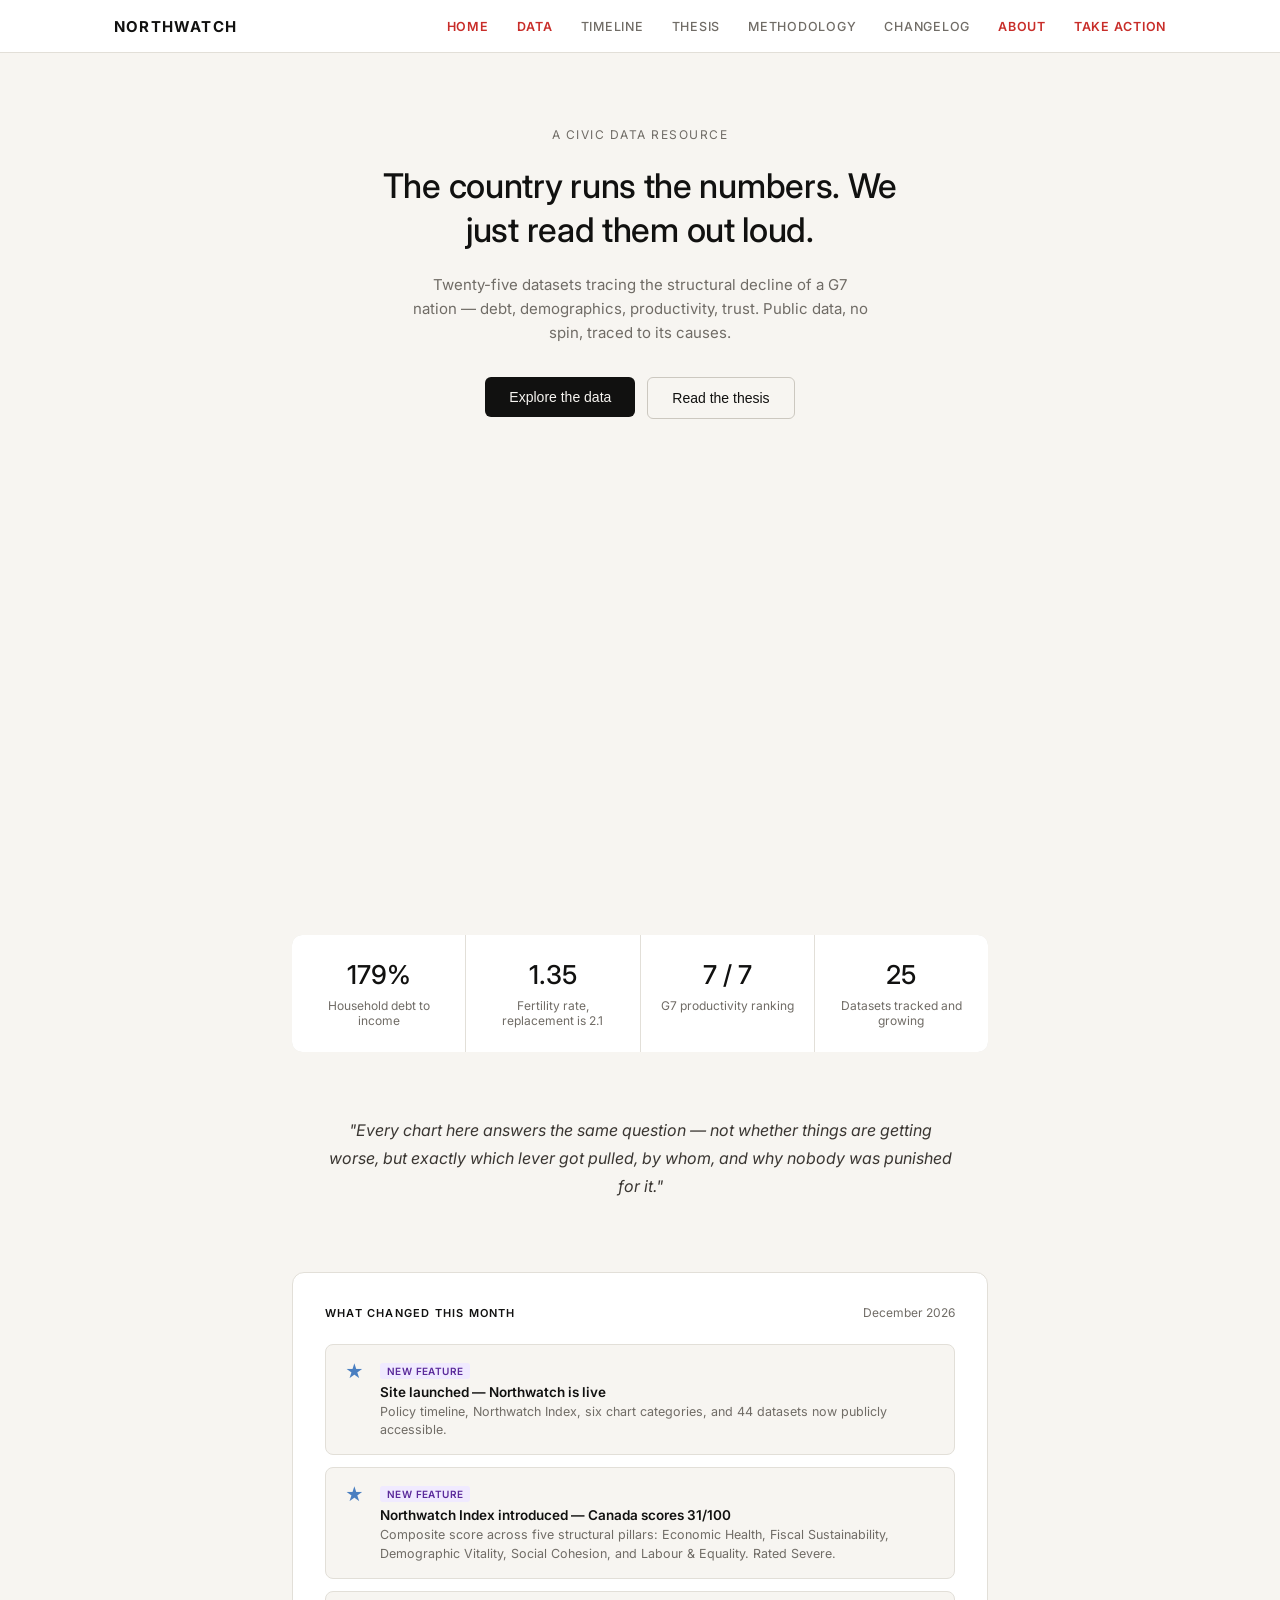
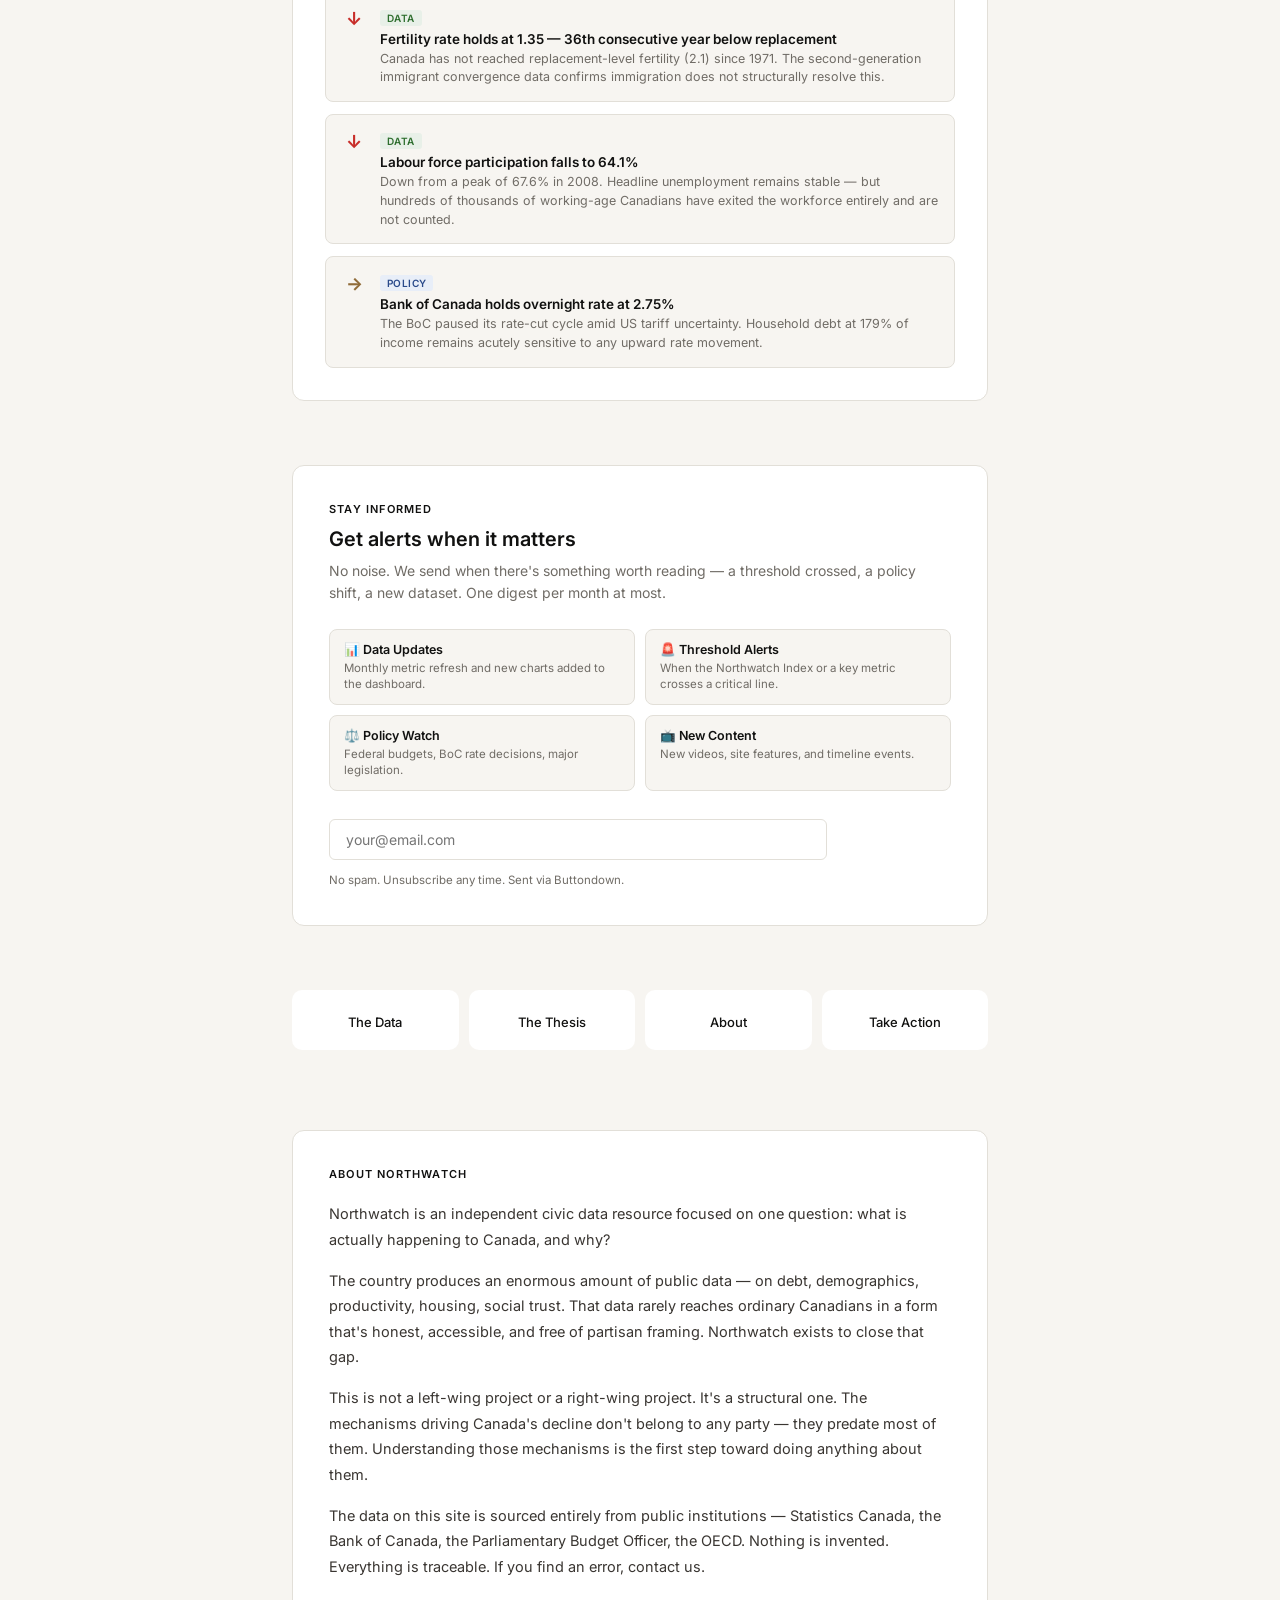
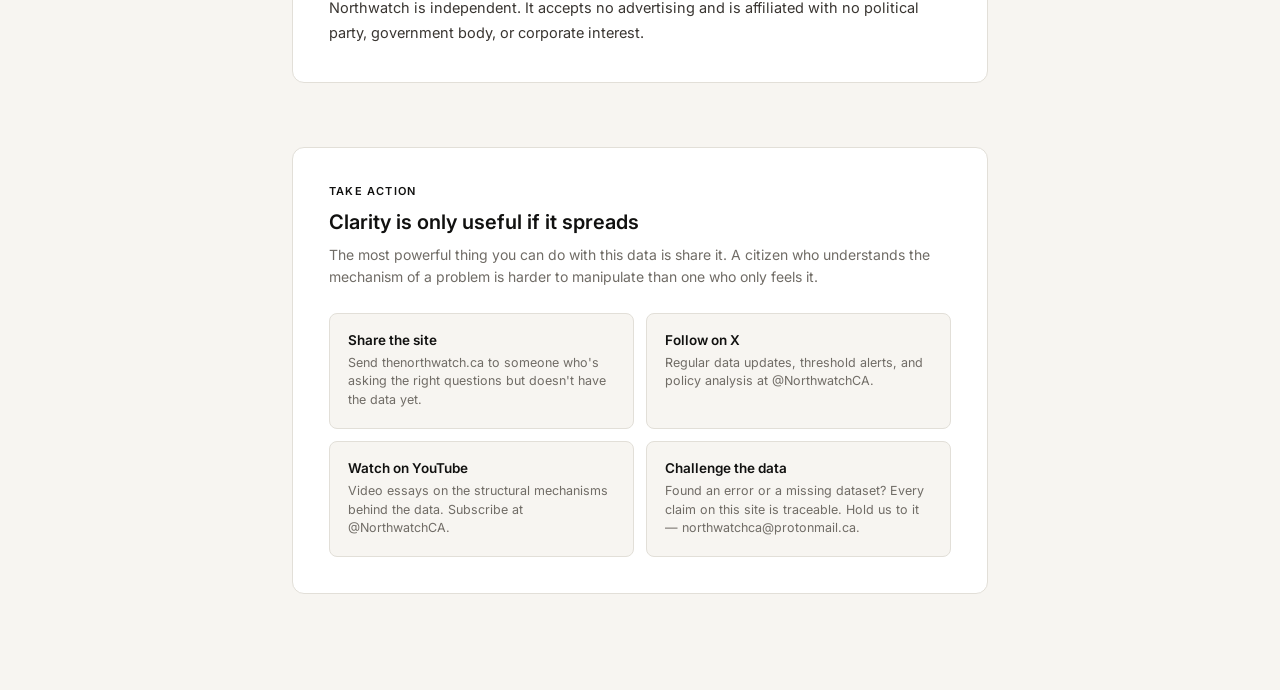
==== index.html @ daaa4dff "Fix CLS: reserve nav bar height (v4) and RWI section min-height" ====
<!DOCTYPE html>
<html lang="en">
<head>
<meta charset="UTF-8">
<meta name="viewport" content="width=device-width, initial-scale=1.0">
<title>Northwatch — A Canadian Civic Data Resource</title>
<meta name="description" content="A neutral, citable data resource tracking Canada's structural economic, fiscal, demographic, and social trends. 44+ charts, sourced from Statistics Canada and government data.">
<meta property="og:type" content="website">
<meta property="og:title" content="Northwatch — A Canadian Civic Data Resource">
<meta property="og:description" content="A neutral, citable data resource tracking Canada's structural economic, fiscal, demographic, and social trends. 44+ charts, sourced from Statistics Canada and government data.">
<meta property="og:url" content="https://northwatchca.github.io/civic-dashboard-dev/">
<meta property="og:site_name" content="Northwatch">
<meta name="twitter:card" content="summary">
<meta name="twitter:title" content="Northwatch — A Canadian Civic Data Resource">
<meta name="twitter:description" content="A neutral, citable data resource tracking Canada's structural economic, fiscal, demographic, and social trends. 44+ charts, sourced from Statistics Canada and government data.">
<link rel="canonical" href="https://northwatchca.github.io/civic-dashboard-dev/">
<link rel="alternate" type="application/rss+xml" title="Northwatch — What Changed" href="rss.xml">
<link rel="preconnect" href="https://fonts.googleapis.com">
<link href="https://fonts.googleapis.com/css2?family=Inter:wght@400;500;600&display=swap" rel="stylesheet">
<style>
  :root {
    --bg: #f7f5f1;
    --bg-card: #ffffff;
    --border: #e2dfd8;
    --text-bright: #111110;
    --text-mid: #3a3632;
    --text-muted: #706c66;
    --text-dim: #706c66;
  }

  * { margin: 0; padding: 0; box-sizing: border-box; }

  html { overflow-x: hidden; }

  body {
    background: var(--bg);
    font-family: 'Inter', -apple-system, sans-serif;
    color: var(--text-bright);
    overflow-x: hidden;
  }

  .hero {
    padding: 72px 32px 56px;
    max-width: 620px;
    margin: 0 auto;
    text-align: center;
  }

  .hero .eyebrow {
    color: var(--text-muted);
    font-size: 12px;
    letter-spacing: 1.5px;
    text-transform: uppercase;
    margin-bottom: 20px;
  }

  .hero h1 {
    font-size: 34px;
    font-weight: 500;
    line-height: 1.3;
    margin-bottom: 20px;
    letter-spacing: -0.3px;
  }

  .hero p {
    color: var(--text-dim);
    font-size: 15px;
    line-height: 1.6;
    margin-bottom: 32px;
    max-width: 460px;
    margin-left: auto;
    margin-right: auto;
  }

  .hero .buttons {
    display: flex;
    gap: 12px;
    justify-content: center;
  }

  .btn-primary {
    background: var(--text-bright);
    color: var(--bg);
    border: none;
    padding: 12px 24px;
    border-radius: 6px;
    font-size: 14px;
    font-weight: 500;
    cursor: pointer;
  }

  .btn-secondary {
    background: transparent;
    color: var(--text-bright);
    border: 0.5px solid #ccc8c0;
    padding: 12px 24px;
    border-radius: 6px;
    font-size: 14px;
    font-weight: 500;
    cursor: pointer;
  }

  .stats {
    padding: 0 32px 64px;
    max-width: 760px;
    margin: 0 auto;
  }

  .stats-grid {
    display: grid;
    grid-template-columns: repeat(4, 1fr);
    gap: 1px;
    background: var(--border);
    border-radius: 10px;
    overflow: hidden;
  }

  .stat-cell {
    background: var(--bg-card);
    padding: 1.5rem 1rem;
    text-align: center;
  }

  .stat-cell .number {
    font-size: 26px;
    font-weight: 500;
    margin-bottom: 8px;
  }

  .stat-cell .label {
    font-size: 12px;
    color: var(--text-muted);
  }

  .quote {
    padding: 0 32px 72px;
    max-width: 700px;
    margin: 0 auto;
    text-align: center;
  }

  .quote p {
    color: var(--text-mid);
    font-size: 16px;
    line-height: 1.75;
    font-style: italic;
  }

  .nav-cards {
    padding: 0 32px 80px;
    max-width: 760px;
    margin: 0 auto;
  }

  .nav-cards-grid {
    display: grid;
    grid-template-columns: repeat(4, 1fr);
    gap: 10px;
  }

  .nav-card {
    background: var(--bg-card);
    border-radius: 10px;
    padding: 1.25rem 1rem;
    text-align: center;
    text-decoration: none;
    display: block;
    transition: background 0.15s;
  }

  .nav-card:hover {
    background: #f2f0ec;
  }

  .nav-card .label {
    font-size: 13px;
    font-weight: 500;
    color: var(--text-bright);
    margin-top: 4px;
  }

  /* ── About ── */
  .about-section{padding:0 32px 64px;max-width:760px;margin:0 auto;}
  .about-wrap{background:#fff;border:1px solid var(--border);border-radius:12px;padding:36px;}
  .about-eyebrow{font-size:11px;font-weight:600;letter-spacing:1.2px;text-transform:uppercase;color:var(--accent);display:block;margin-bottom:20px;}
  .about-body p{font-size:14.5px;color:var(--text-mid);line-height:1.75;margin-bottom:16px;}
  .about-body p:last-child{margin-bottom:0;}

  /* ── Take Action ── */
  .action-section{padding:0 32px 96px;max-width:760px;margin:0 auto;}
  .action-wrap{background:#fff;border:1px solid var(--border);border-radius:12px;padding:36px;}
  .action-eyebrow{font-size:11px;font-weight:600;letter-spacing:1.2px;text-transform:uppercase;color:var(--accent);display:block;margin-bottom:12px;}
  .action-wrap h2{font-size:20px;font-weight:600;margin-bottom:10px;}
  .action-desc{font-size:14px;color:var(--text-muted);line-height:1.6;margin-bottom:24px;}
  .action-grid{display:grid;grid-template-columns:repeat(2,1fr);gap:12px;}
  .action-card{background:var(--bg);border:1px solid var(--border);border-radius:8px;padding:18px;}
  .action-card-title{font-size:13.5px;font-weight:600;margin-bottom:6px;color:var(--text-bright);}
  .action-card-desc{font-size:12.5px;color:var(--text-muted);line-height:1.5;}
  .action-card-desc a{color:var(--accent);text-decoration:none;}
  .action-card-desc a:hover{text-decoration:underline;}
  @media(max-width:640px){.action-grid{grid-template-columns:1fr;}}

  /* ── What Changed Feed ── */
  .feed-section{padding:0 32px 64px;max-width:760px;margin:0 auto;}
  .feed-wrap{background:#fff;border:1px solid var(--border);border-radius:12px;padding:32px;}
  .feed-header{display:flex;align-items:baseline;justify-content:space-between;margin-bottom:24px;gap:12px;flex-wrap:wrap;}
  .feed-eyebrow{font-size:11px;font-weight:600;letter-spacing:1.2px;text-transform:uppercase;color:var(--accent);}
  .feed-month{font-size:12px;color:var(--text-muted);}
  .feed-wrap h2{font-size:20px;font-weight:600;margin-bottom:20px;}
  .feed-list{display:flex;flex-direction:column;gap:12px;}
  .feed-item{
    display:flex;align-items:flex-start;gap:14px;
    padding:14px 16px;background:var(--bg);border-radius:8px;
    border:1px solid var(--border);
  }
  .feed-arrow{
    font-size:18px;font-weight:700;flex-shrink:0;width:24px;
    text-align:center;line-height:1.4;
  }
  .feed-arrow.up{color:#2e7d4f;}
  .feed-arrow.down{color:#c82d29;}
  .feed-arrow.new{color:#4a7fc1;}
  .feed-arrow.neutral{color:#906c3a;}
  .feed-content{flex:1;}
  .feed-item-title{font-size:13.5px;font-weight:600;margin-bottom:3px;color:var(--text-bright);}
  .feed-item-note{font-size:12.5px;color:var(--text-muted);line-height:1.5;}
  .feed-tag{
    display:inline-block;font-size:10px;font-weight:600;text-transform:uppercase;
    letter-spacing:0.4px;padding:2px 7px;border-radius:3px;margin-bottom:5px;
  }
  .tag-data{background:#e8f0e8;color:#2e6e2e;}
  .tag-threshold{background:#fde8e8;color:#a82020;}
  .tag-policy{background:#e8eef8;color:#2a4a8a;}
  .tag-feature{background:#f0eaff;color:#5a2a9a;}
  .feed-empty{font-size:13.5px;color:var(--text-muted);font-style:italic;text-align:center;padding:20px 0;}

  @media(max-width:640px){
    .feed-item{flex-direction:column;gap:8px;}
  }
  .subscribe-section{padding:0 32px 64px;max-width:760px;margin:0 auto;}
  .subscribe-wrap{
    background:#fff;border:1px solid var(--border);border-radius:12px;padding:36px;
  }
  .subscribe-header{margin-bottom:24px;}
  .subscribe-eyebrow{
    font-size:11px;font-weight:600;letter-spacing:1.2px;text-transform:uppercase;
    color:var(--accent);display:block;margin-bottom:10px;
  }
  .subscribe-wrap h2{font-size:20px;font-weight:600;margin-bottom:8px;line-height:1.3;}
  .subscribe-wrap .sub-desc{font-size:14px;color:var(--text-muted);line-height:1.6;}
  .notify-categories{
    display:grid;grid-template-columns:repeat(2,1fr);gap:10px;margin:20px 0 28px;
  }
  .notify-cat{
    background:var(--bg);border:1px solid var(--border);border-radius:8px;
    padding:12px 14px;
  }
  .notify-cat-title{font-size:12.5px;font-weight:600;margin-bottom:3px;color:var(--text);}
  .notify-cat-desc{font-size:11.5px;color:var(--text-muted);line-height:1.4;}
  .subscribe-form{display:flex;gap:10px;flex-wrap:wrap;}
  .subscribe-form input[type="email"]{
    flex:1;min-width:200px;padding:11px 16px;border:1px solid var(--border);
    border-radius:6px;font-size:14px;font-family:inherit;background:#fff;
    color:var(--text);outline:none;transition:border-color .15s;
  }
  .subscribe-form input[type="email"]:focus{border-color:var(--accent);}
  .subscribe-form input[type="submit"]{
    background:var(--accent);color:#fff;border:none;border-radius:6px;
    padding:11px 22px;font-size:14px;font-weight:600;font-family:inherit;
    cursor:pointer;transition:background .15s;white-space:nowrap;
  }
  .subscribe-form input[type="submit"]:hover{background:#a82420;}
  .subscribe-note{font-size:11.5px;color:var(--text-muted);margin-top:12px;line-height:1.5;}
  @media(max-width:640px){
    .notify-categories{grid-template-columns:1fr;}
    .subscribe-form{flex-direction:column;}
    .subscribe-form input[type="submit"]{width:100%;}
  }
  .rwi-section { padding: 0 32px 64px; max-width: 760px; margin: 0 auto; min-height: 460px; }
  .rwi-wrap {
    background: #fff;
    border: 1px solid var(--border);
    border-radius: 12px;
    padding: 32px;
  }
  .rwi-header {
    display: flex; align-items: center; justify-content: space-between;
    margin-bottom: 24px;
  }
  .rwi-eyebrow {
    font-size: 11px; font-weight: 600; letter-spacing: 1.2px;
    text-transform: uppercase; color: #c82d29;
  }
  .rwi-quarter { font-size: 12px; color: var(--text-muted); }
  .rwi-score-row {
    display: flex; align-items: center; gap: 28px; margin-bottom: 20px;
  }
  .rwi-score-block { display: flex; align-items: baseline; gap: 4px; flex-shrink: 0; }
  .rwi-number { font-size: 80px; font-weight: 600; line-height: 1; }
  .rwi-denom { font-size: 28px; color: var(--text-muted); font-weight: 400; }
  .rwi-verdict-block { flex: 1; }
  .rwi-verdict-badge {
    display: inline-block; color: #fff; font-size: 11px; font-weight: 600;
    letter-spacing: 0.8px; text-transform: uppercase;
    padding: 4px 10px; border-radius: 4px; margin-bottom: 10px;
  }
  .rwi-desc { font-size: 13.5px; color: var(--text-muted); line-height: 1.6; }
  .rwi-bar-wrap { margin-bottom: 28px; }
  .rwi-bar-track {
    height: 6px; background: var(--border); border-radius: 3px; overflow: hidden;
  }
  .rwi-bar-fill { height: 100%; border-radius: 3px; transition: width 1s ease; }
  .rwi-pillars {
    display: grid; grid-template-columns: repeat(5, 1fr);
    gap: 1px; background: var(--border);
    border: 1px solid var(--border); border-radius: 8px; overflow: hidden;
    margin-bottom: 20px;
  }
  .rwi-pillar {
    background: var(--bg); padding: 16px 12px; text-align: center;
  }
  .rwi-pillar-score { font-size: 26px; font-weight: 600; margin-bottom: 6px; }
  .rwi-pillar-name { font-size: 11px; color: var(--text-muted); margin-bottom: 4px; line-height: 1.3; }
  .rwi-pillar-weight { font-size: 10px; color: #aaa; }
  .rwi-footer { font-size: 11.5px; color: var(--text-muted); line-height: 1.6; }
  .rwi-footer a { color: #c82d29; text-decoration: none; }
  .rwi-footer a:hover { text-decoration: underline; }

  @media (max-width: 640px) {
    .stats-grid, .nav-cards-grid { grid-template-columns: repeat(2, 1fr); }
    .hero h1 { font-size: 26px; }
    .rwi-pillars { grid-template-columns: repeat(2, 1fr); }
    .rwi-number { font-size: 56px; }
    .rwi-score-row { flex-direction: column; align-items: flex-start; gap: 16px; }
    .rwi-section { min-height: 620px; }
  }
</style>
</head>
<body>
<div id="site-nav-root" style="height:53px;background:#fff;border-bottom:1px solid #e2dfd8;position:sticky;top:0;z-index:500;"></div>

<section class="hero">
  <p class="eyebrow">A civic data resource</p>
  <h1>The country runs the numbers. We just read them out loud.</h1>
  <p>Twenty-five datasets tracing the structural decline of a G7 nation — debt, demographics, productivity, trust. Public data, no spin, traced to its causes.</p>
  <div class="buttons">
    <a href="data/index.html"><button class="btn-primary">Explore the data</button></a>
    <a href="thesis.html"><button class="btn-secondary">Read the thesis</button></a>
  </div>
</section>

<section class="rwi-section" id="rwi-section"></section>

<section class="stats">
  <div class="stats-grid">
    <div class="stat-cell">
      <div class="number">179%</div>
      <div class="label">Household debt to income</div>
    </div>
    <div class="stat-cell">
      <div class="number">1.35</div>
      <div class="label">Fertility rate, replacement is 2.1</div>
    </div>
    <div class="stat-cell">
      <div class="number">7 / 7</div>
      <div class="label">G7 productivity ranking</div>
    </div>
    <div class="stat-cell">
      <div class="number">25</div>
      <div class="label">Datasets tracked and growing</div>
    </div>
  </div>
</section>

<section class="quote">
  <p>"Every chart here answers the same question — not whether things are getting worse, but exactly which lever got pulled, by whom, and why nobody was punished for it."</p>
</section>

<section class="feed-section">
  <div class="feed-wrap">
    <div class="feed-header">
      <span class="feed-eyebrow">What Changed This Month</span>
      <span class="feed-month" id="feed-month"></span>
    </div>
    <div class="feed-list" id="feed-list"></div>
  </div>
</section>

<section class="subscribe-section">
  <div class="subscribe-wrap">
    <div class="subscribe-header">
      <span class="subscribe-eyebrow">Stay Informed</span>
      <h2>Get alerts when it matters</h2>
      <p class="sub-desc">No noise. We send when there's something worth reading — a threshold crossed, a policy shift, a new dataset. One digest per month at most.</p>
    </div>
    <div class="notify-categories">
      <div class="notify-cat">
        <div class="notify-cat-title">📊 Data Updates</div>
        <div class="notify-cat-desc">Monthly metric refresh and new charts added to the dashboard.</div>
      </div>
      <div class="notify-cat">
        <div class="notify-cat-title">🚨 Threshold Alerts</div>
        <div class="notify-cat-desc">When the Northwatch Index or a key metric crosses a critical line.</div>
      </div>
      <div class="notify-cat">
        <div class="notify-cat-title">⚖️ Policy Watch</div>
        <div class="notify-cat-desc">Federal budgets, BoC rate decisions, major legislation.</div>
      </div>
      <div class="notify-cat">
        <div class="notify-cat-title">📺 New Content</div>
        <div class="notify-cat-desc">New videos, site features, and timeline events.</div>
      </div>
    </div>
    <form
      action="https://buttondown.com/api/emails/embed-subscribe/bolesnikov"
      method="post"
      class="subscribe-form"
      target="_blank"
    >
      <input type="email" name="email" id="bd-email" placeholder="your@email.com" required />
      <input type="submit" value="Subscribe" />
    </form>
    <p class="subscribe-note">No spam. Unsubscribe any time. Sent via Buttondown.</p>
  </div>
</section>

<section class="nav-cards">
  <div class="nav-cards-grid">
    <a href="data/index.html" class="nav-card">
      <div class="label">The Data</div>
    </a>
    <a href="thesis.html" class="nav-card">
      <div class="label">The Thesis</div>
    </a>
    <a href="#about" class="nav-card">
      <div class="label">About</div>
    </a>
    <a href="#take-action" class="nav-card">
      <div class="label">Take Action</div>
    </a>
  </div>
</section>

<section class="about-section" id="about">
  <div class="about-wrap">
    <span class="about-eyebrow">About Northwatch</span>
    <div class="about-body">
      <p>Northwatch is an independent civic data resource focused on one question: what is actually happening to Canada, and why?</p>
      <p>The country produces an enormous amount of public data — on debt, demographics, productivity, housing, social trust. That data rarely reaches ordinary Canadians in a form that's honest, accessible, and free of partisan framing. Northwatch exists to close that gap.</p>
      <p>This is not a left-wing project or a right-wing project. It's a structural one. The mechanisms driving Canada's decline don't belong to any party — they predate most of them. Understanding those mechanisms is the first step toward doing anything about them.</p>
      <p>The data on this site is sourced entirely from public institutions — Statistics Canada, the Bank of Canada, the Parliamentary Budget Officer, the OECD. Nothing is invented. Everything is traceable. If you find an error, contact us.</p>
      <p>Northwatch is independent. It accepts no advertising and is affiliated with no political party, government body, or corporate interest.</p>
    </div>
  </div>
</section>

<section class="action-section" id="take-action">
  <div class="action-wrap">
    <span class="action-eyebrow">Take Action</span>
    <h2>Clarity is only useful if it spreads</h2>
    <p class="action-desc">The most powerful thing you can do with this data is share it. A citizen who understands the mechanism of a problem is harder to manipulate than one who only feels it.</p>
    <div class="action-grid">
      <div class="action-card">
        <div class="action-card-title">Share the site</div>
        <div class="action-card-desc">Send thenorthwatch.ca to someone who's asking the right questions but doesn't have the data yet.</div>
      </div>
      <div class="action-card">
        <div class="action-card-title">Follow on X</div>
        <div class="action-card-desc">Regular data updates, threshold alerts, and policy analysis at <a href="https://x.com/NorthwatchCA" target="_blank">@NorthwatchCA</a>.</div>
      </div>
      <div class="action-card">
        <div class="action-card-title">Watch on YouTube</div>
        <div class="action-card-desc">Video essays on the structural mechanisms behind the data. Subscribe at <a href="https://youtube.com/@NorthwatchCA" target="_blank">@NorthwatchCA</a>.</div>
      </div>
      <div class="action-card">
        <div class="action-card-title">Challenge the data</div>
        <div class="action-card-desc">Found an error or a missing dataset? Every claim on this site is traceable. Hold us to it — <a href="mailto:northwatchca@protonmail.ca">northwatchca@protonmail.ca</a>.</div>
      </div>
    </div>
  </div>
</section>

<script>
/* ═══════════════════════════════════════════════════
   WHAT CHANGED THIS MONTH — Update this array monthly.
   direction: "up" | "down" | "new" | "neutral"
   tag: "data" | "threshold" | "policy" | "feature"
   arrow glyphs: up=↑ down=↓ new=★ neutral=→
═══════════════════════════════════════════════════ */
const FEED = [
  {
    direction: "new",
    date: "2026-07-01",
    tag: "feature",
    title: "Site launched — Northwatch is live",
    note: "Policy timeline, Northwatch Index, six chart categories, and 44 datasets now publicly accessible."
  },
  {
    direction: "new",
    date: "2026-07-01",
    tag: "feature",
    title: "Northwatch Index introduced — Canada scores 31/100",
    note: "Composite score across five structural pillars: Economic Health, Fiscal Sustainability, Demographic Vitality, Social Cohesion, and Labour & Equality. Rated Severe."
  },
  {
    direction: "down",
    date: "2026-07-01",
    tag: "data",
    title: "Fertility rate holds at 1.35 — 36th consecutive year below replacement",
    note: "Canada has not reached replacement-level fertility (2.1) since 1971. The second-generation immigrant convergence data confirms immigration does not structurally resolve this."
  },
  {
    direction: "down",
    date: "2026-07-01",
    tag: "data",
    title: "Labour force participation falls to 64.1%",
    note: "Down from a peak of 67.6% in 2008. Headline unemployment remains stable — but hundreds of thousands of working-age Canadians have exited the workforce entirely and are not counted."
  },
  {
    direction: "neutral",
    date: "2026-07-01",
    tag: "policy",
    title: "Bank of Canada holds overnight rate at 2.75%",
    note: "The BoC paused its rate-cut cycle amid US tariff uncertainty. Household debt at 179% of income remains acutely sensitive to any upward rate movement."
  },
];

const ARROWS = { up:"↑", down:"↓", new:"★", neutral:"→" };
const TAG_LABELS = { data:"Data", threshold:"Threshold", policy:"Policy", feature:"New Feature" };

function renderFeed(){
  const now = new Date();
  document.getElementById("feed-month").textContent =
    now.toLocaleString("default",{month:"long"}) + " " + now.getFullYear();

  const list = document.getElementById("feed-list");
  if(!FEED.length){
    list.innerHTML = `<p class="feed-empty">No updates this month yet — check back soon.</p>`;
    return;
  }
  list.innerHTML = FEED.map(f=>`
    <div class="feed-item">
      <span class="feed-arrow ${f.direction}">${ARROWS[f.direction]}</span>
      <div class="feed-content">
        <span class="feed-tag tag-${f.tag}">${TAG_LABELS[f.tag]}</span>
        <div class="feed-item-title">${f.title}</div>
        <div class="feed-item-note">${f.note}</div>
      </div>
    </div>`).join("");
}
renderFeed();
</script>
<script src="northwatch-index.js"></script>
<script>renderRWI();</script>
<script src="nav.js?v=4"></script>
</body>
</html>
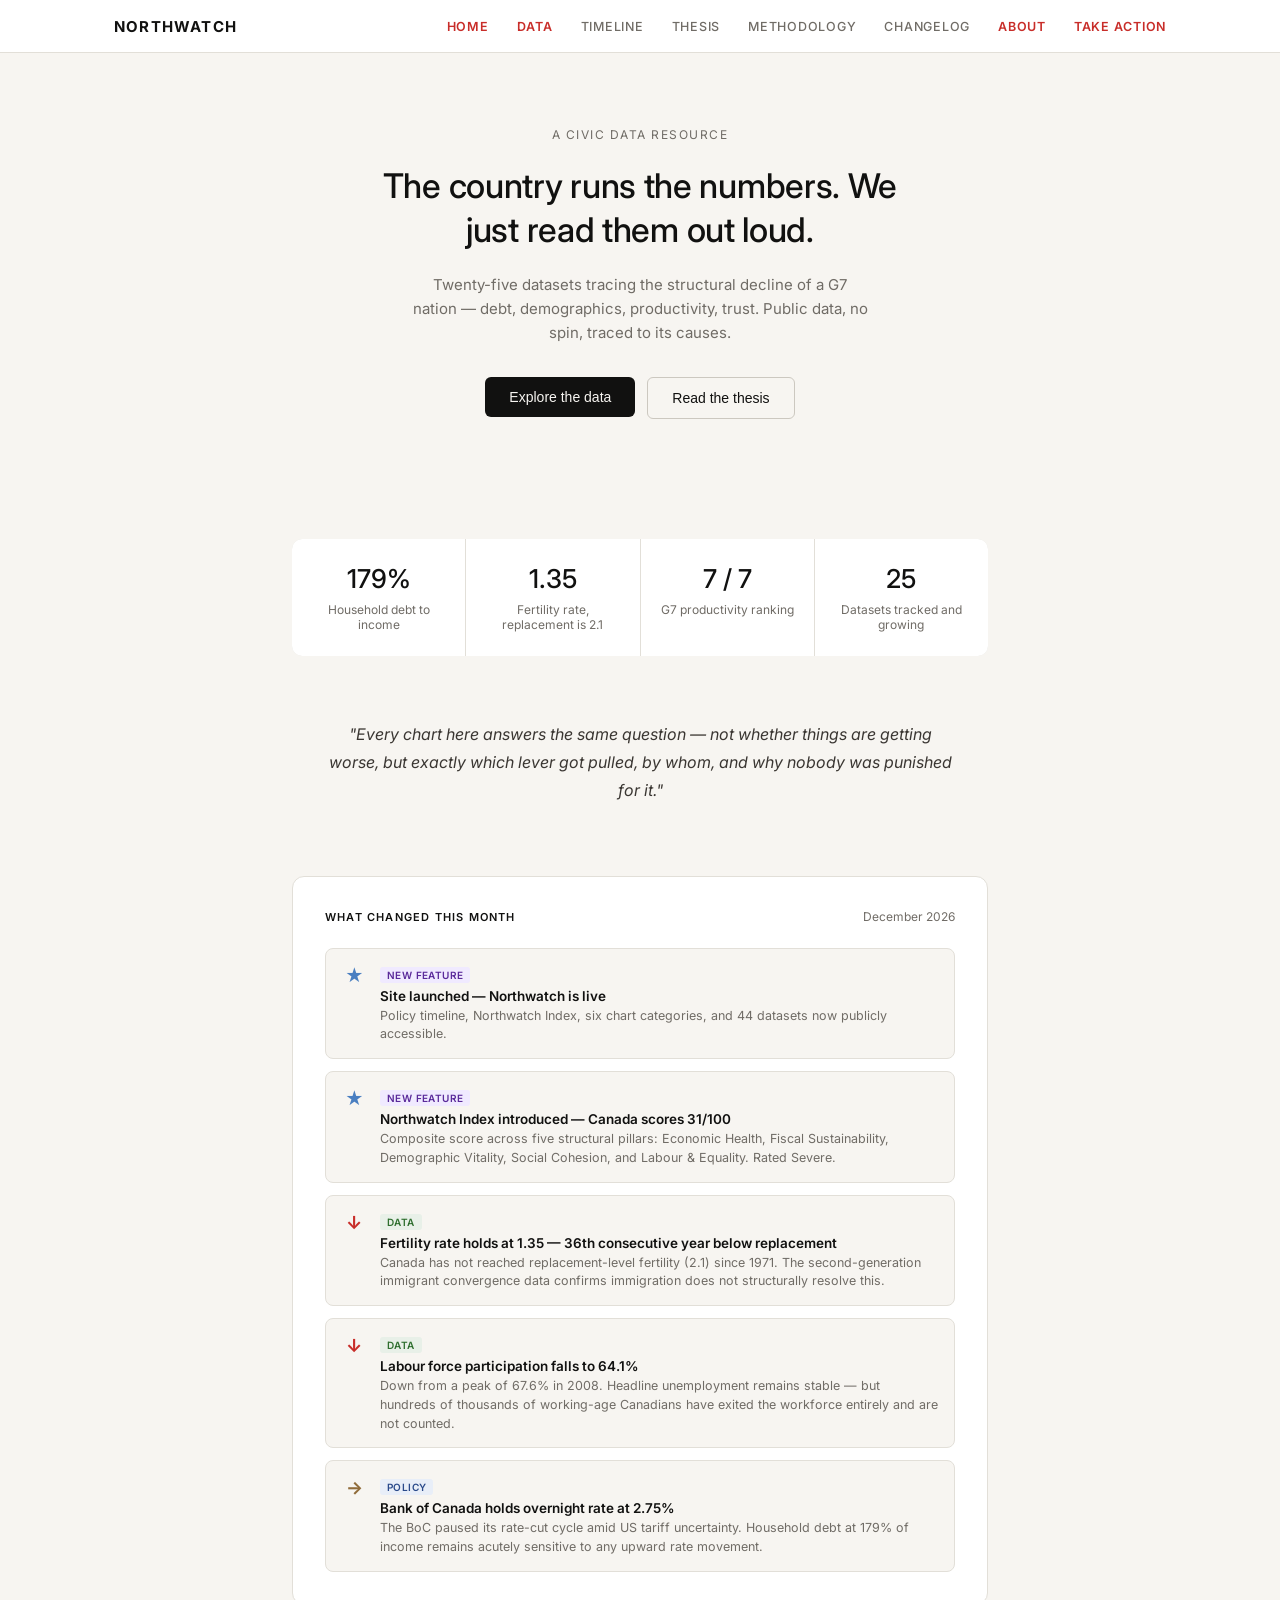
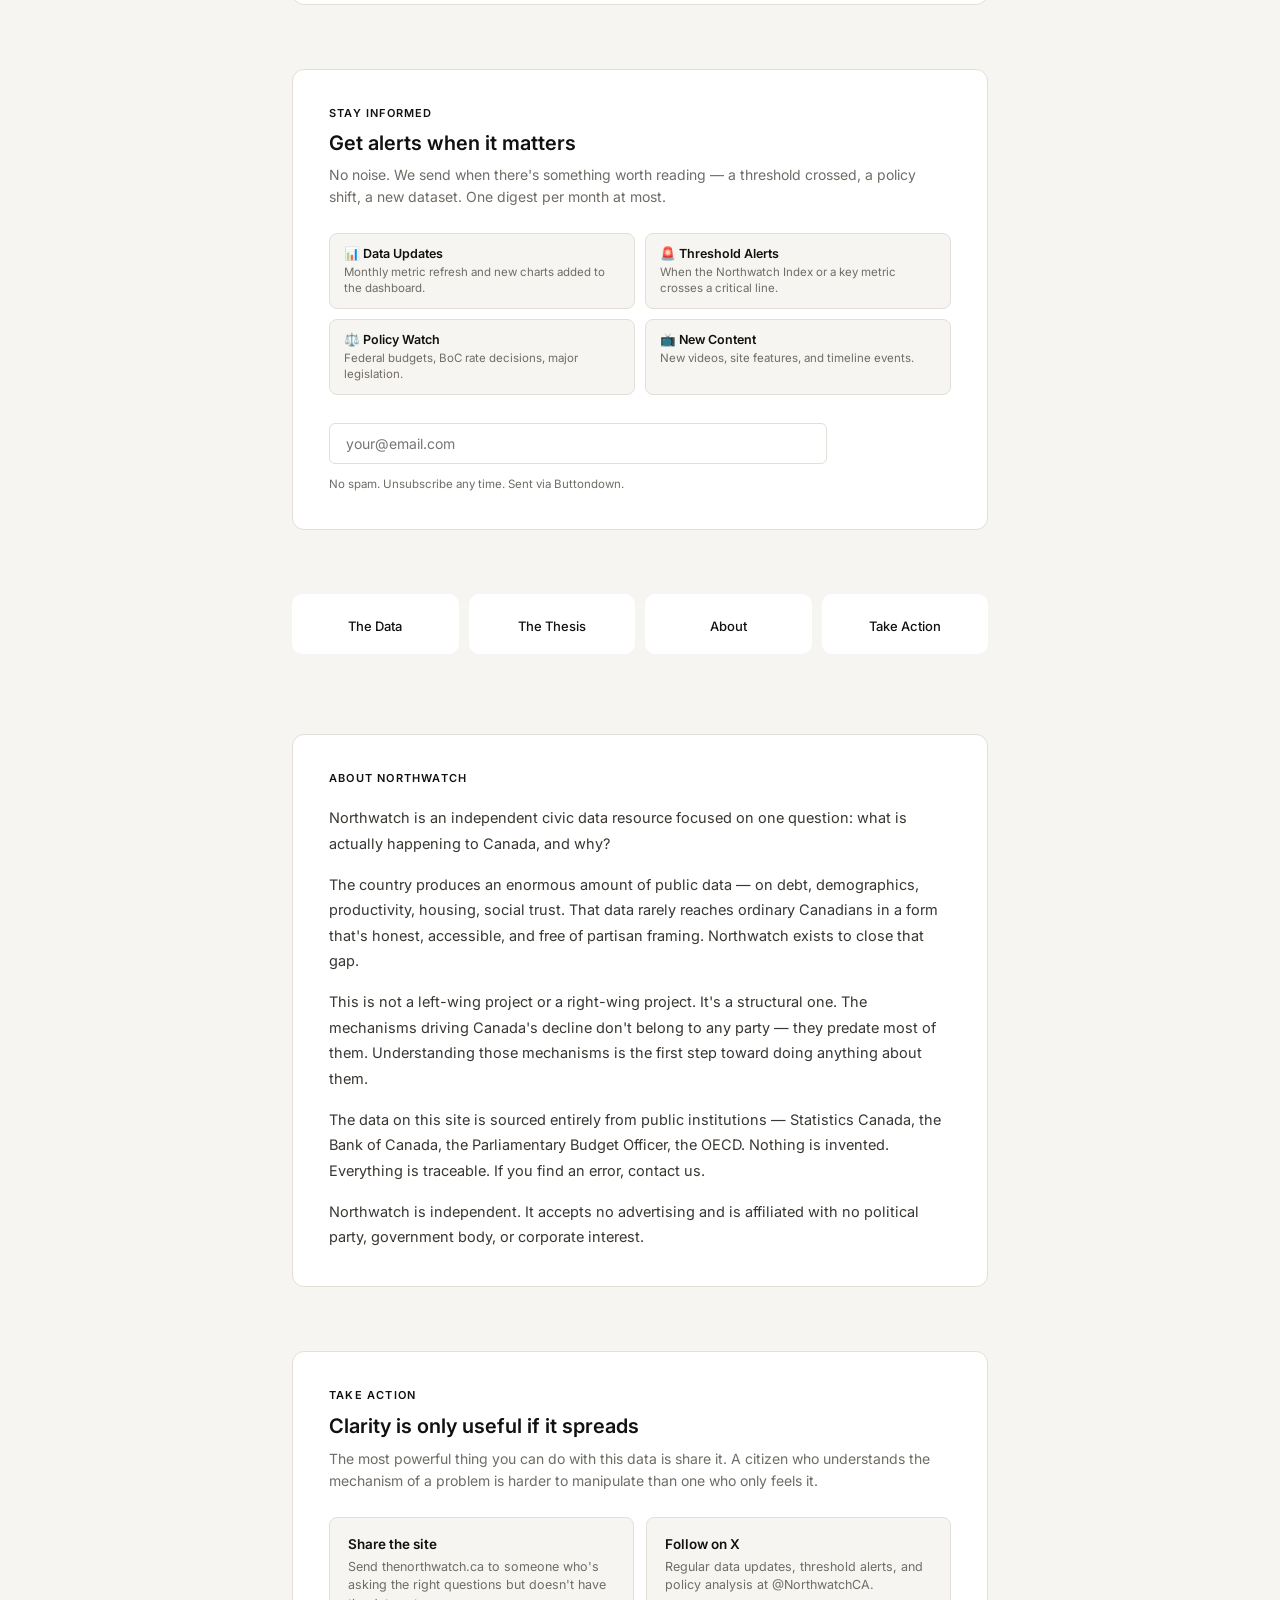
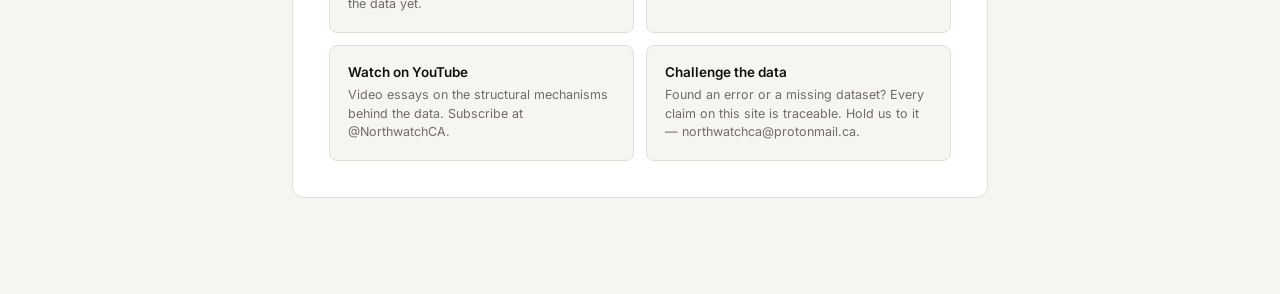
==== commit af8973f8: "Fix residual CLS: render RWI card inline instead of at end of body" ====
--- a/index.html
+++ b/index.html
@@ -276,7 +276,7 @@
     .subscribe-form{flex-direction:column;}
     .subscribe-form input[type="submit"]{width:100%;}
   }
-  .rwi-section { padding: 0 32px 64px; max-width: 760px; margin: 0 auto; min-height: 460px; }
+  .rwi-section { padding: 0 32px 64px; max-width: 760px; margin: 0 auto; }
   .rwi-wrap {
     background: #fff;
     border: 1px solid var(--border);
@@ -332,7 +332,6 @@
     .rwi-pillars { grid-template-columns: repeat(2, 1fr); }
     .rwi-number { font-size: 56px; }
     .rwi-score-row { flex-direction: column; align-items: flex-start; gap: 16px; }
-    .rwi-section { min-height: 620px; }
   }
 </style>
 </head>
@@ -350,6 +349,8 @@
 </section>
 
 <section class="rwi-section" id="rwi-section"></section>
+<script src="northwatch-index.js"></script>
+<script>renderRWI();</script>
 
 <section class="stats">
   <div class="stats-grid">
@@ -550,8 +551,6 @@
 }
 renderFeed();
 </script>
-<script src="northwatch-index.js"></script>
-<script>renderRWI();</script>
 <script src="nav.js?v=4"></script>
 </body>
 </html>
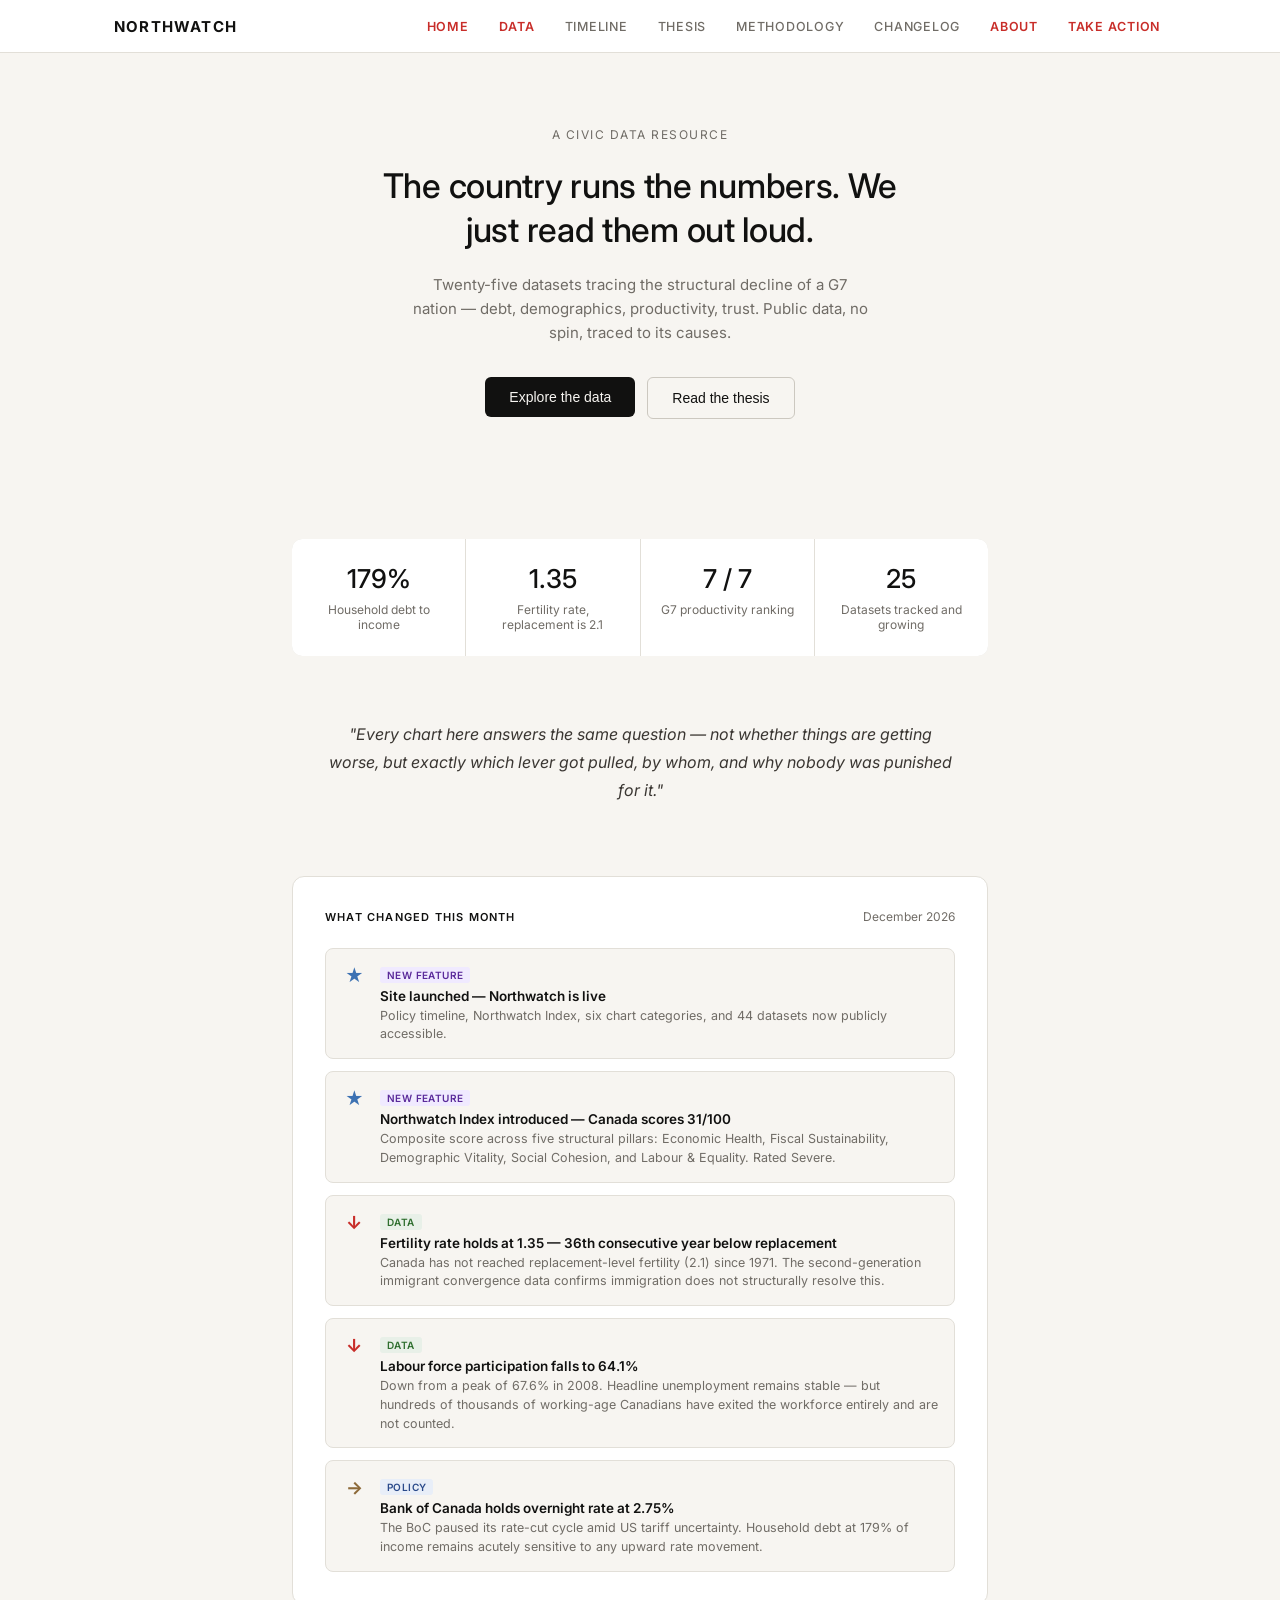
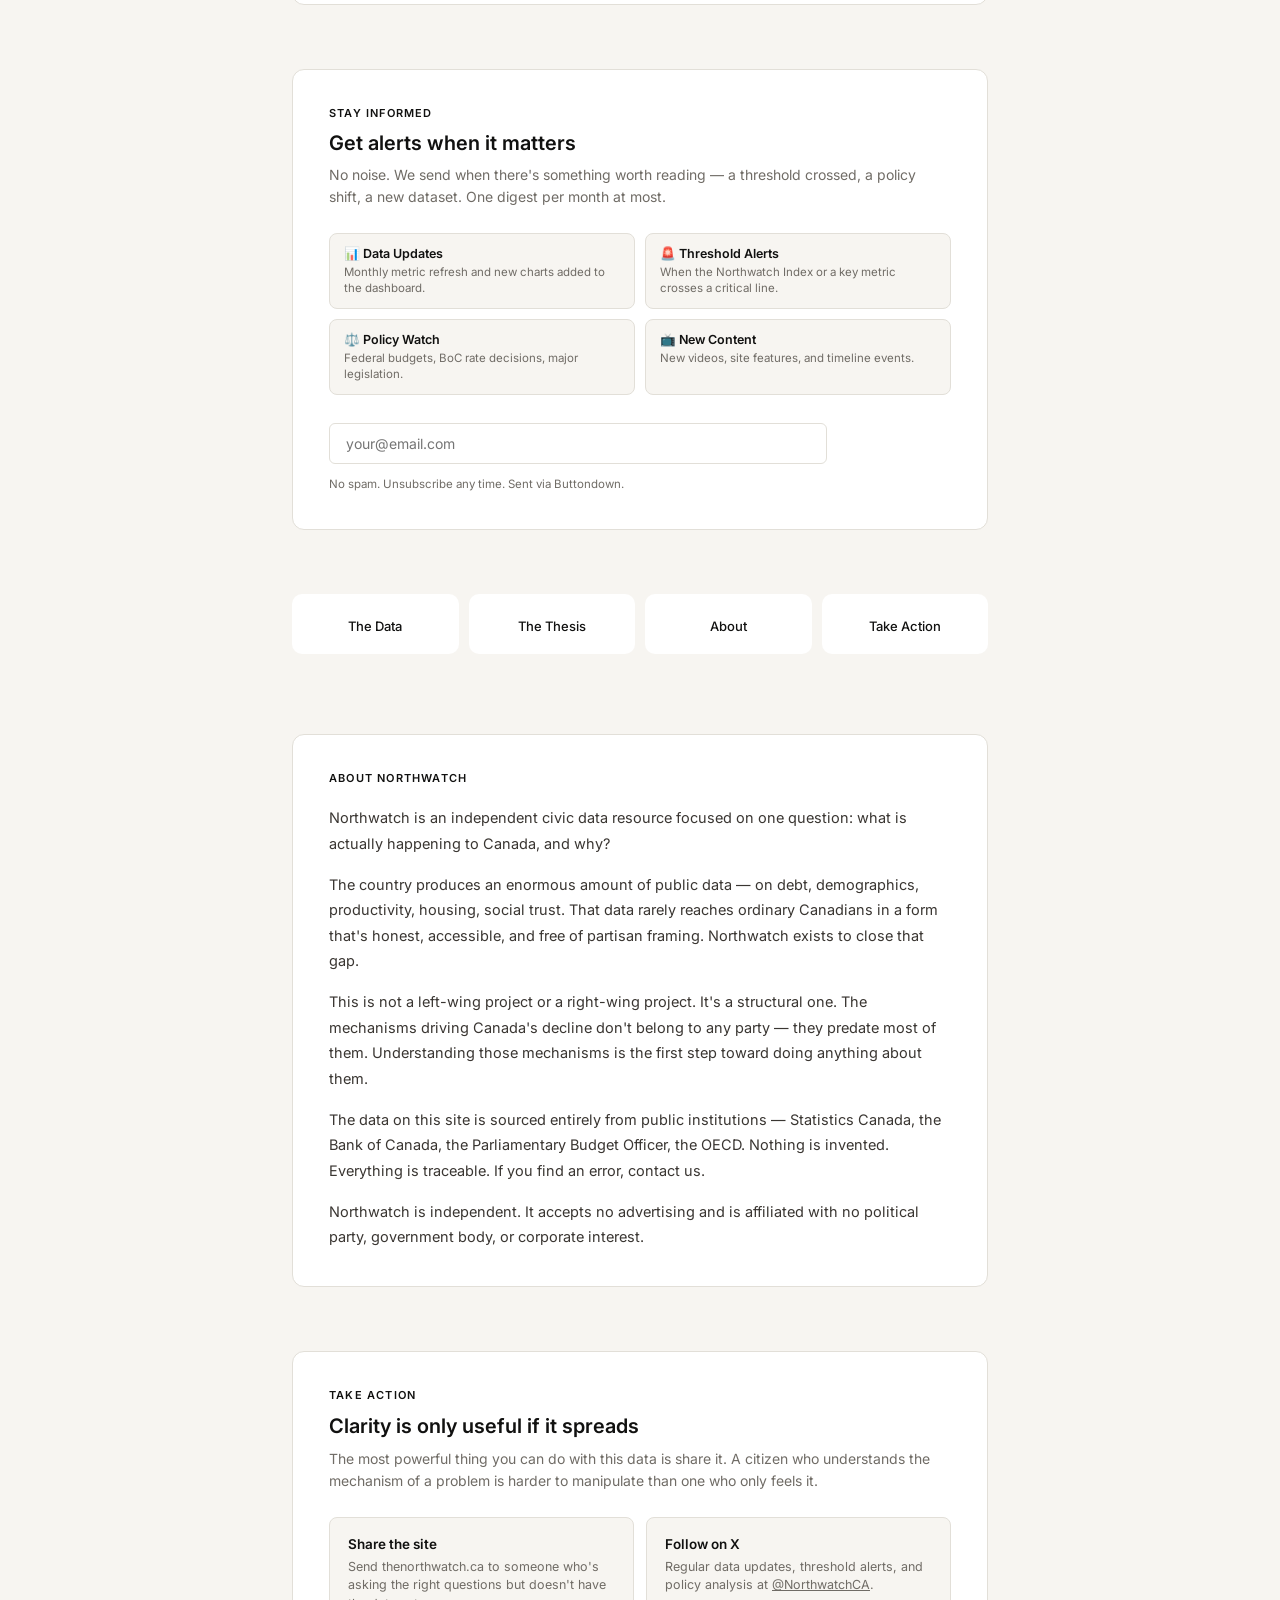
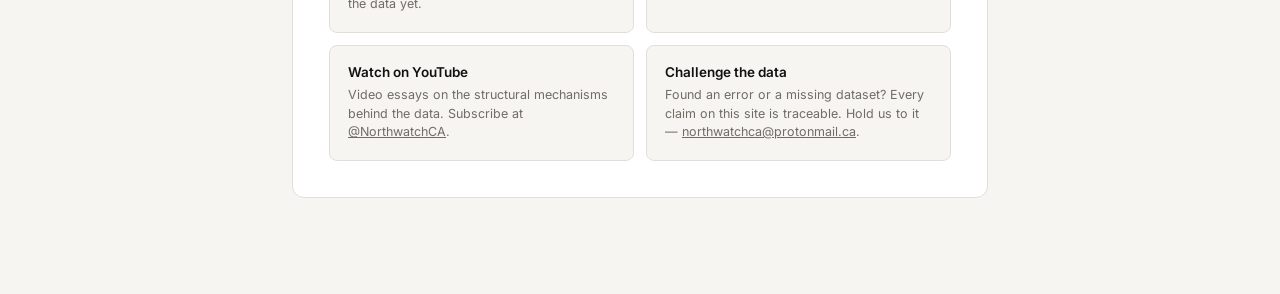
==== commit 086843cd: "Fix remaining contrast fails (pillar-weight, feed arrows) and widen nav tap target width" ====
--- a/index.html
+++ b/index.html
@@ -196,8 +196,8 @@
   .action-card{background:var(--bg);border:1px solid var(--border);border-radius:8px;padding:18px;}
   .action-card-title{font-size:13.5px;font-weight:600;margin-bottom:6px;color:var(--text-bright);}
   .action-card-desc{font-size:12.5px;color:var(--text-muted);line-height:1.5;}
-  .action-card-desc a{color:var(--accent);text-decoration:none;}
-  .action-card-desc a:hover{text-decoration:underline;}
+  .action-card-desc a{color:var(--accent);text-decoration:underline;}
+  .action-card-desc a:hover{text-decoration:none;}
   @media(max-width:640px){.action-grid{grid-template-columns:1fr;}}
 
   /* ── What Changed Feed ── */
@@ -219,8 +219,8 @@
   }
   .feed-arrow.up{color:#2e7d4f;}
   .feed-arrow.down{color:#c82d29;}
-  .feed-arrow.new{color:#4a7fc1;}
-  .feed-arrow.neutral{color:#906c3a;}
+  .feed-arrow.new{color:#3d72b3;}
+  .feed-arrow.neutral{color:#8d6a39;}
   .feed-content{flex:1;}
   .feed-item-title{font-size:13.5px;font-weight:600;margin-bottom:3px;color:var(--text-bright);}
   .feed-item-note{font-size:12.5px;color:var(--text-muted);line-height:1.5;}
@@ -321,10 +321,10 @@
   }
   .rwi-pillar-score { font-size: 26px; font-weight: 600; margin-bottom: 6px; }
   .rwi-pillar-name { font-size: 11px; color: var(--text-muted); margin-bottom: 4px; line-height: 1.3; }
-  .rwi-pillar-weight { font-size: 10px; color: #aaa; }
+  .rwi-pillar-weight { font-size: 10px; color: #757575; }
   .rwi-footer { font-size: 11.5px; color: var(--text-muted); line-height: 1.6; }
-  .rwi-footer a { color: #c82d29; text-decoration: none; }
-  .rwi-footer a:hover { text-decoration: underline; }
+  .rwi-footer a { color: #c82d29; text-decoration: underline; }
+  .rwi-footer a:hover { text-decoration: none; }
 
   @media (max-width: 640px) {
     .stats-grid, .nav-cards-grid { grid-template-columns: repeat(2, 1fr); }
@@ -338,6 +338,7 @@
 <body>
 <div id="site-nav-root" style="height:53px;background:#fff;border-bottom:1px solid #e2dfd8;position:sticky;top:0;z-index:500;"></div>
 
+<main>
 <section class="hero">
   <p class="eyebrow">A civic data resource</p>
   <h1>The country runs the numbers. We just read them out loud.</h1>
@@ -480,6 +481,7 @@
     </div>
   </div>
 </section>
+</main>
 
 <script>
 /* ═══════════════════════════════════════════════════
@@ -551,6 +553,6 @@
 }
 renderFeed();
 </script>
-<script src="nav.js?v=4"></script>
+<script src="nav.js?v=6"></script>
 </body>
 </html>
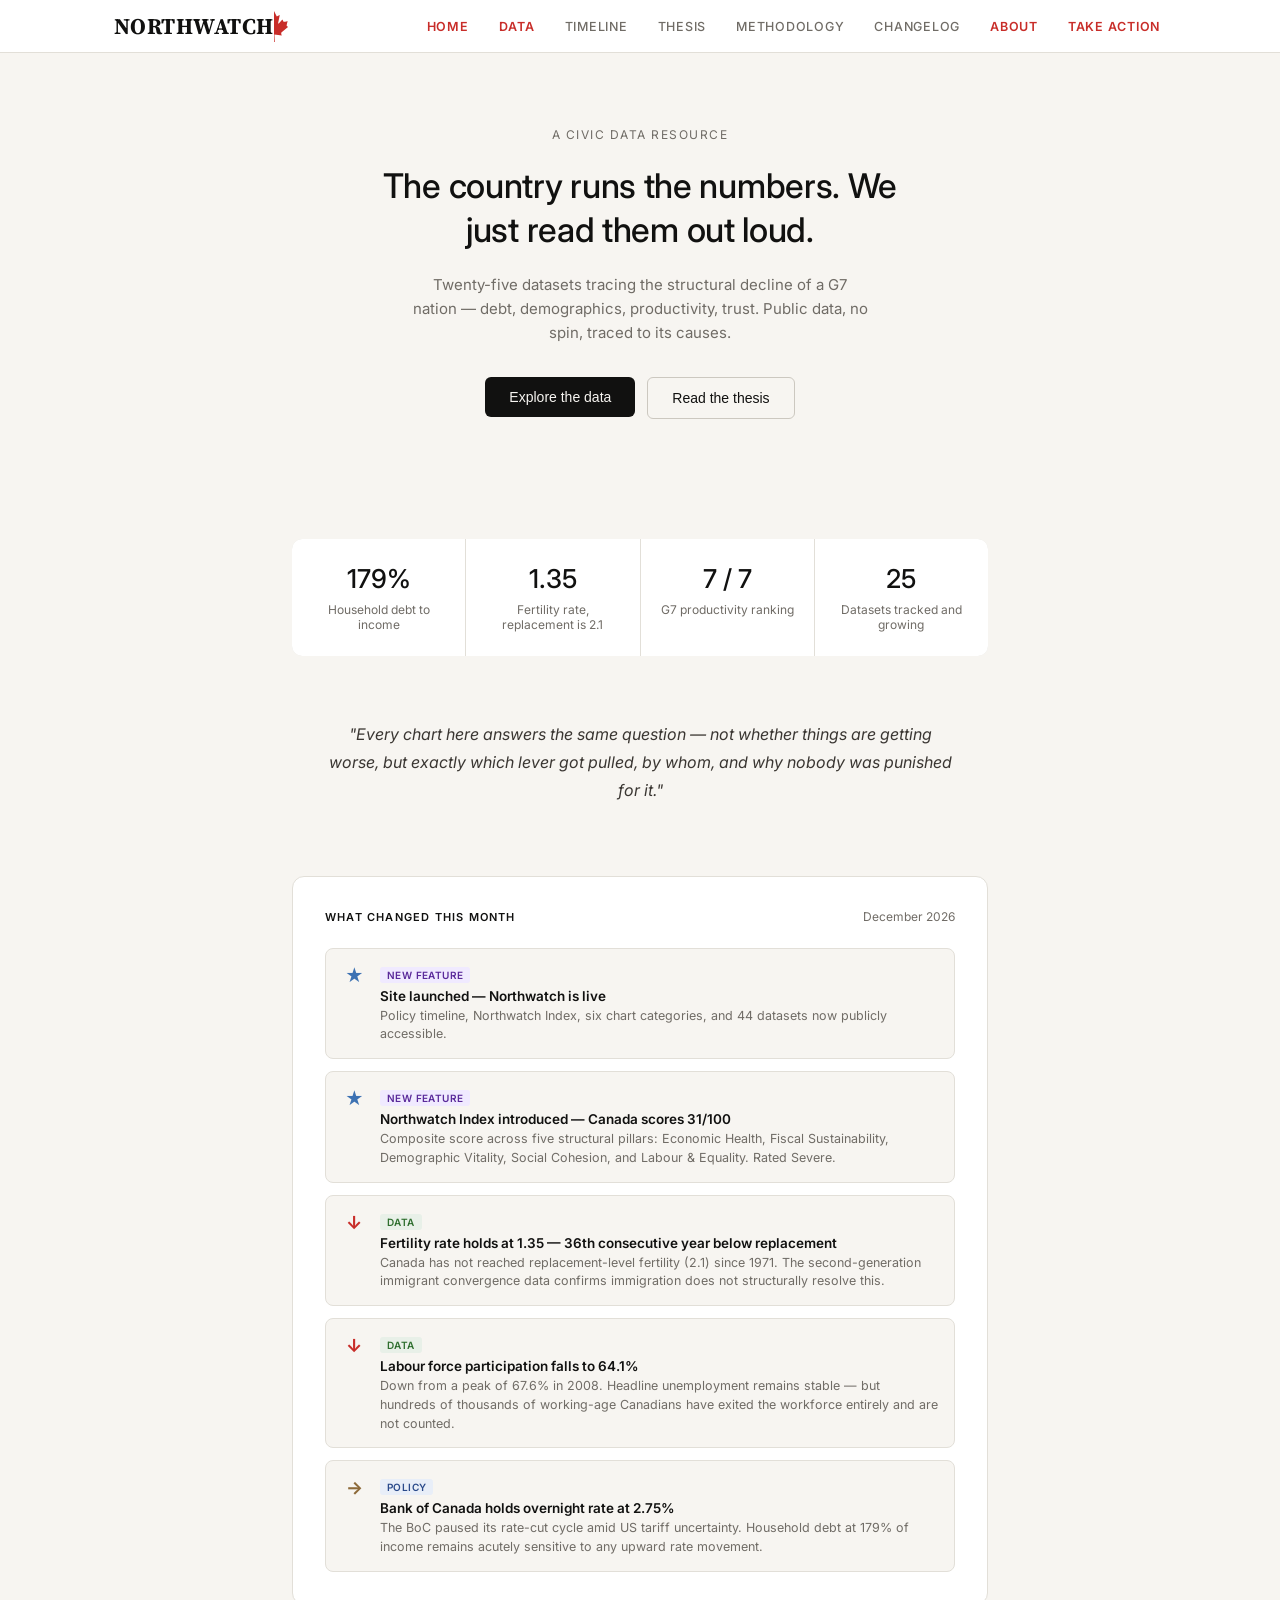
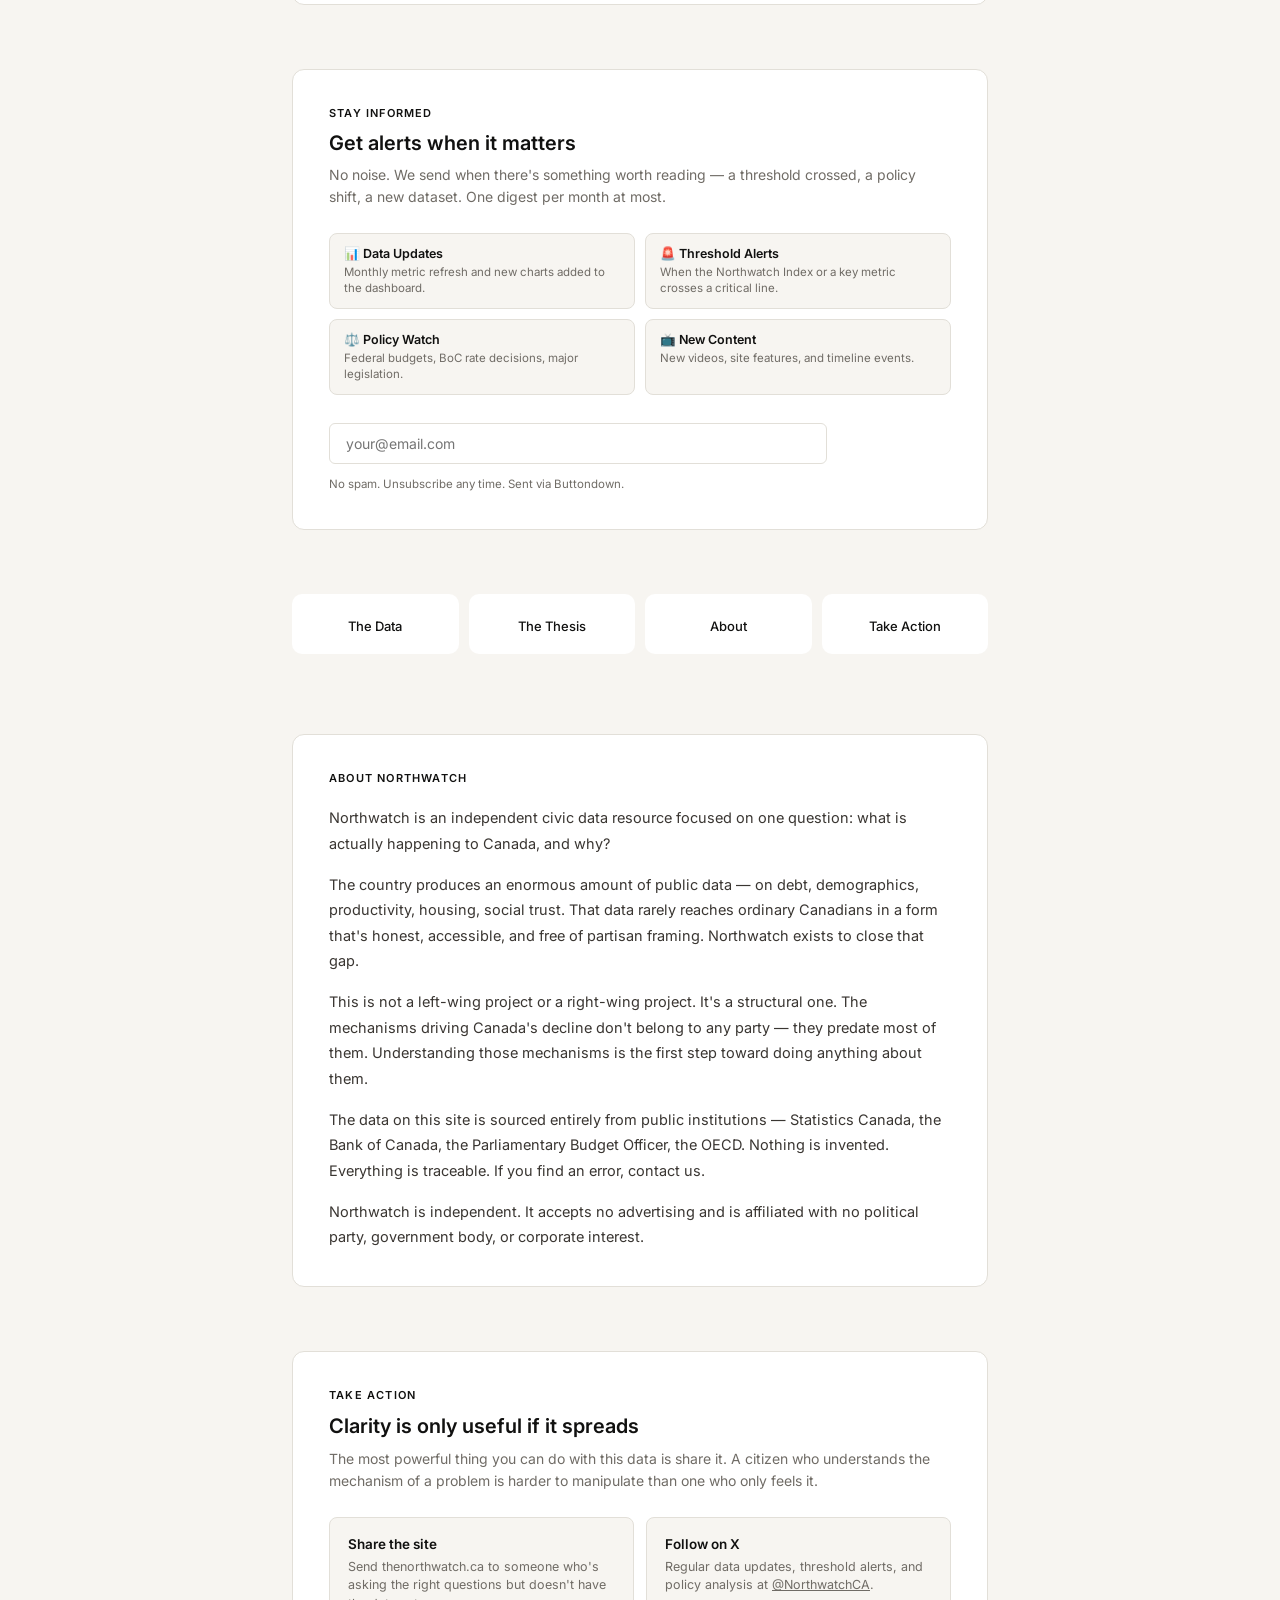
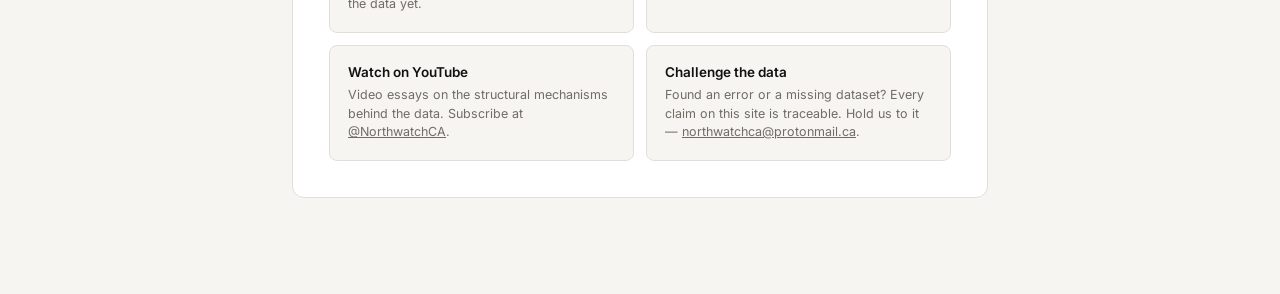
==== commit 11609d09: "Phase 5: NORTHWATCH wordmark logo mark - Source Serif 4 + half maple leaf - Add Source Serif 4 (wght" ====
--- a/index.html
+++ b/index.html
@@ -16,7 +16,9 @@
 <link rel="canonical" href="https://northwatchca.github.io/civic-dashboard-dev/">
 <link rel="alternate" type="application/rss+xml" title="Northwatch — What Changed" href="rss.xml">
 <link rel="preconnect" href="https://fonts.googleapis.com">
-<link href="https://fonts.googleapis.com/css2?family=Inter:wght@400;500;600&display=swap" rel="stylesheet">
+<link rel="preconnect" href="https://fonts.gstatic.com" crossorigin>
+<link href="https://fonts.googleapis.com/css2?family=Inter:wght@400;500;600&family=Source+Serif+4:wght@700&display=swap" rel="stylesheet" media="print" onload="this.media='all'">
+<noscript><link href="https://fonts.googleapis.com/css2?family=Inter:wght@400;500;600&family=Source+Serif+4:wght@700&display=swap" rel="stylesheet"></noscript>
 <style>
   :root {
     --bg: #f7f5f1;
@@ -321,12 +323,15 @@
   }
   .rwi-pillar-score { font-size: 26px; font-weight: 600; margin-bottom: 6px; }
   .rwi-pillar-name { font-size: 11px; color: var(--text-muted); margin-bottom: 4px; line-height: 1.3; }
-  .rwi-pillar-weight { font-size: 10px; color: #757575; }
+  .rwi-pillar-weight { font-size: 10px; color: #666666; }
   .rwi-footer { font-size: 11.5px; color: var(--text-muted); line-height: 1.6; }
   .rwi-footer a { color: #c82d29; text-decoration: underline; }
   .rwi-footer a:hover { text-decoration: none; }
 
   @media (max-width: 640px) {
+    .hero .buttons { flex-direction: column; gap: 14px; }
+    .btn-primary, .btn-secondary { width: 100%; padding: 14px 24px; }
+    .hero .buttons a { width: 100%; display: block; }
     .stats-grid, .nav-cards-grid { grid-template-columns: repeat(2, 1fr); }
     .hero h1 { font-size: 26px; }
     .rwi-pillars { grid-template-columns: repeat(2, 1fr); }
@@ -553,6 +558,6 @@
 }
 renderFeed();
 </script>
-<script src="nav.js?v=6"></script>
+<script src="nav.js?v=7"></script>
 </body>
 </html>
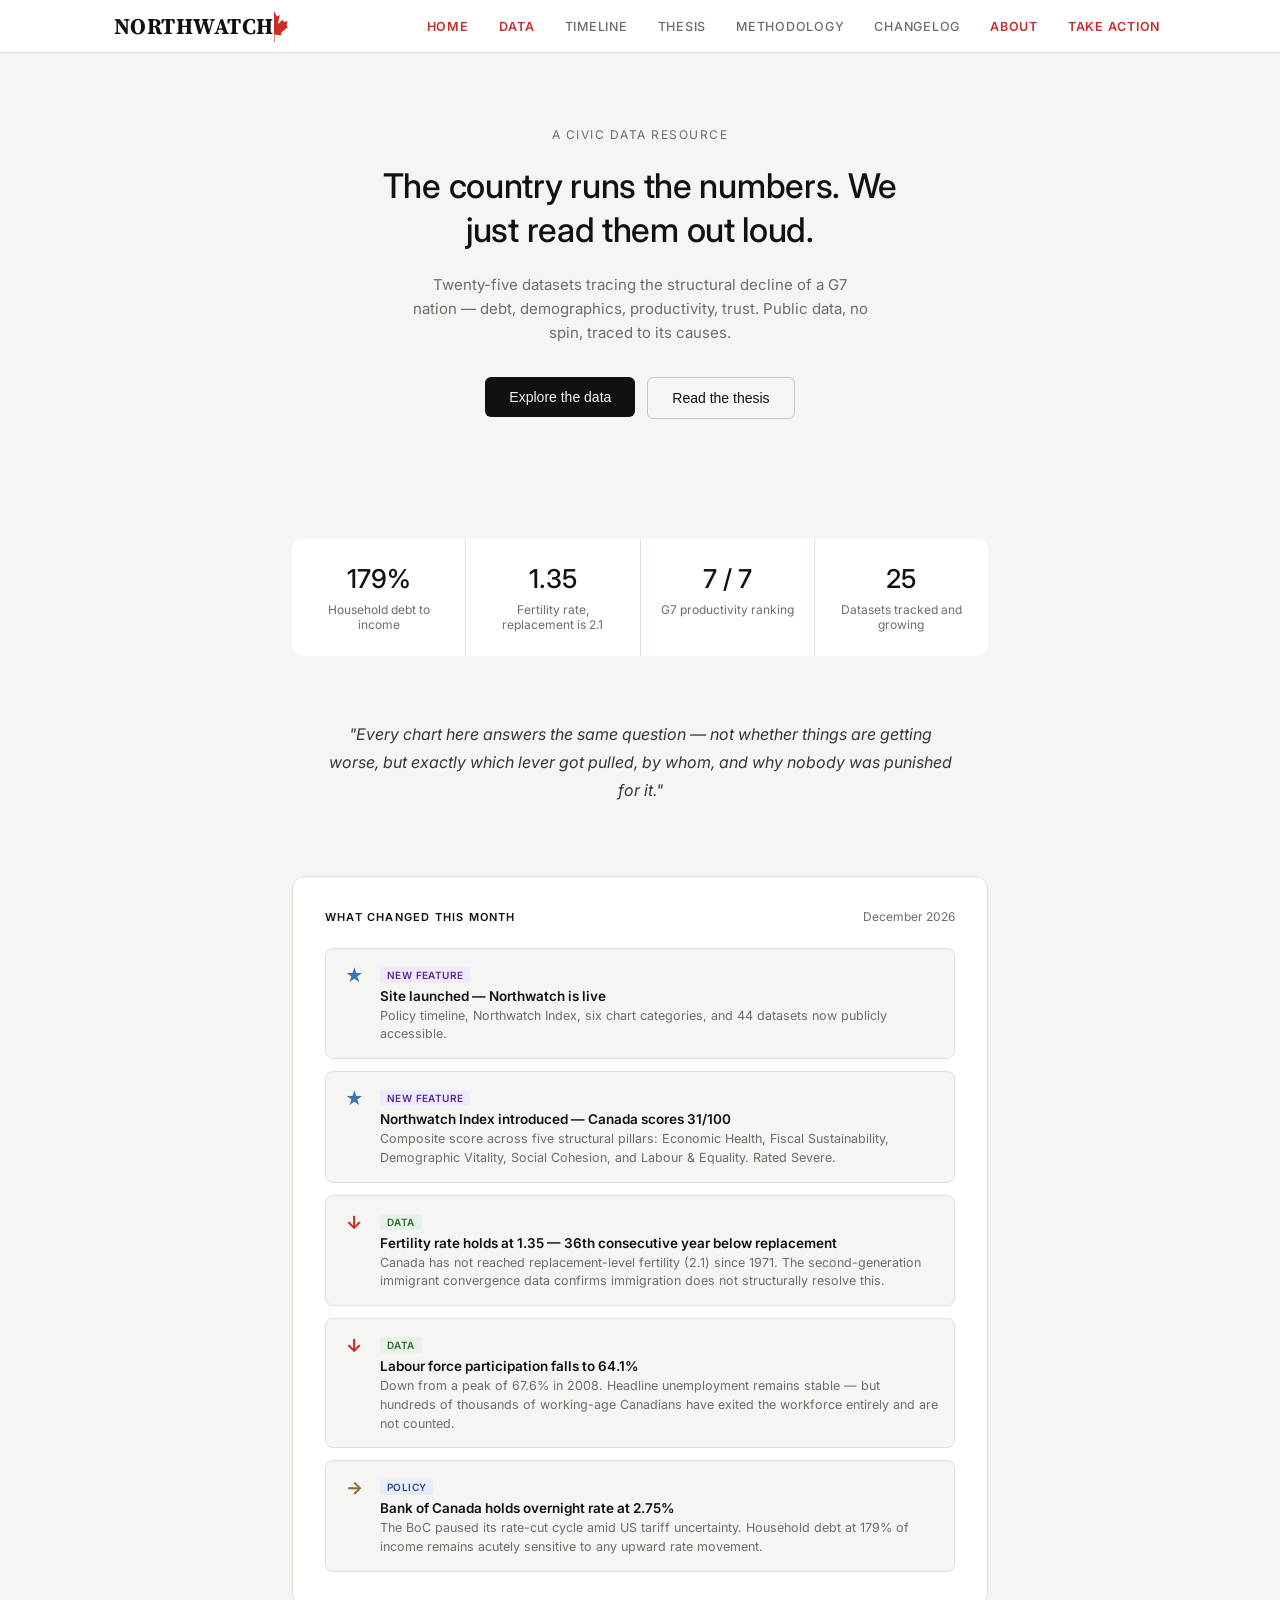
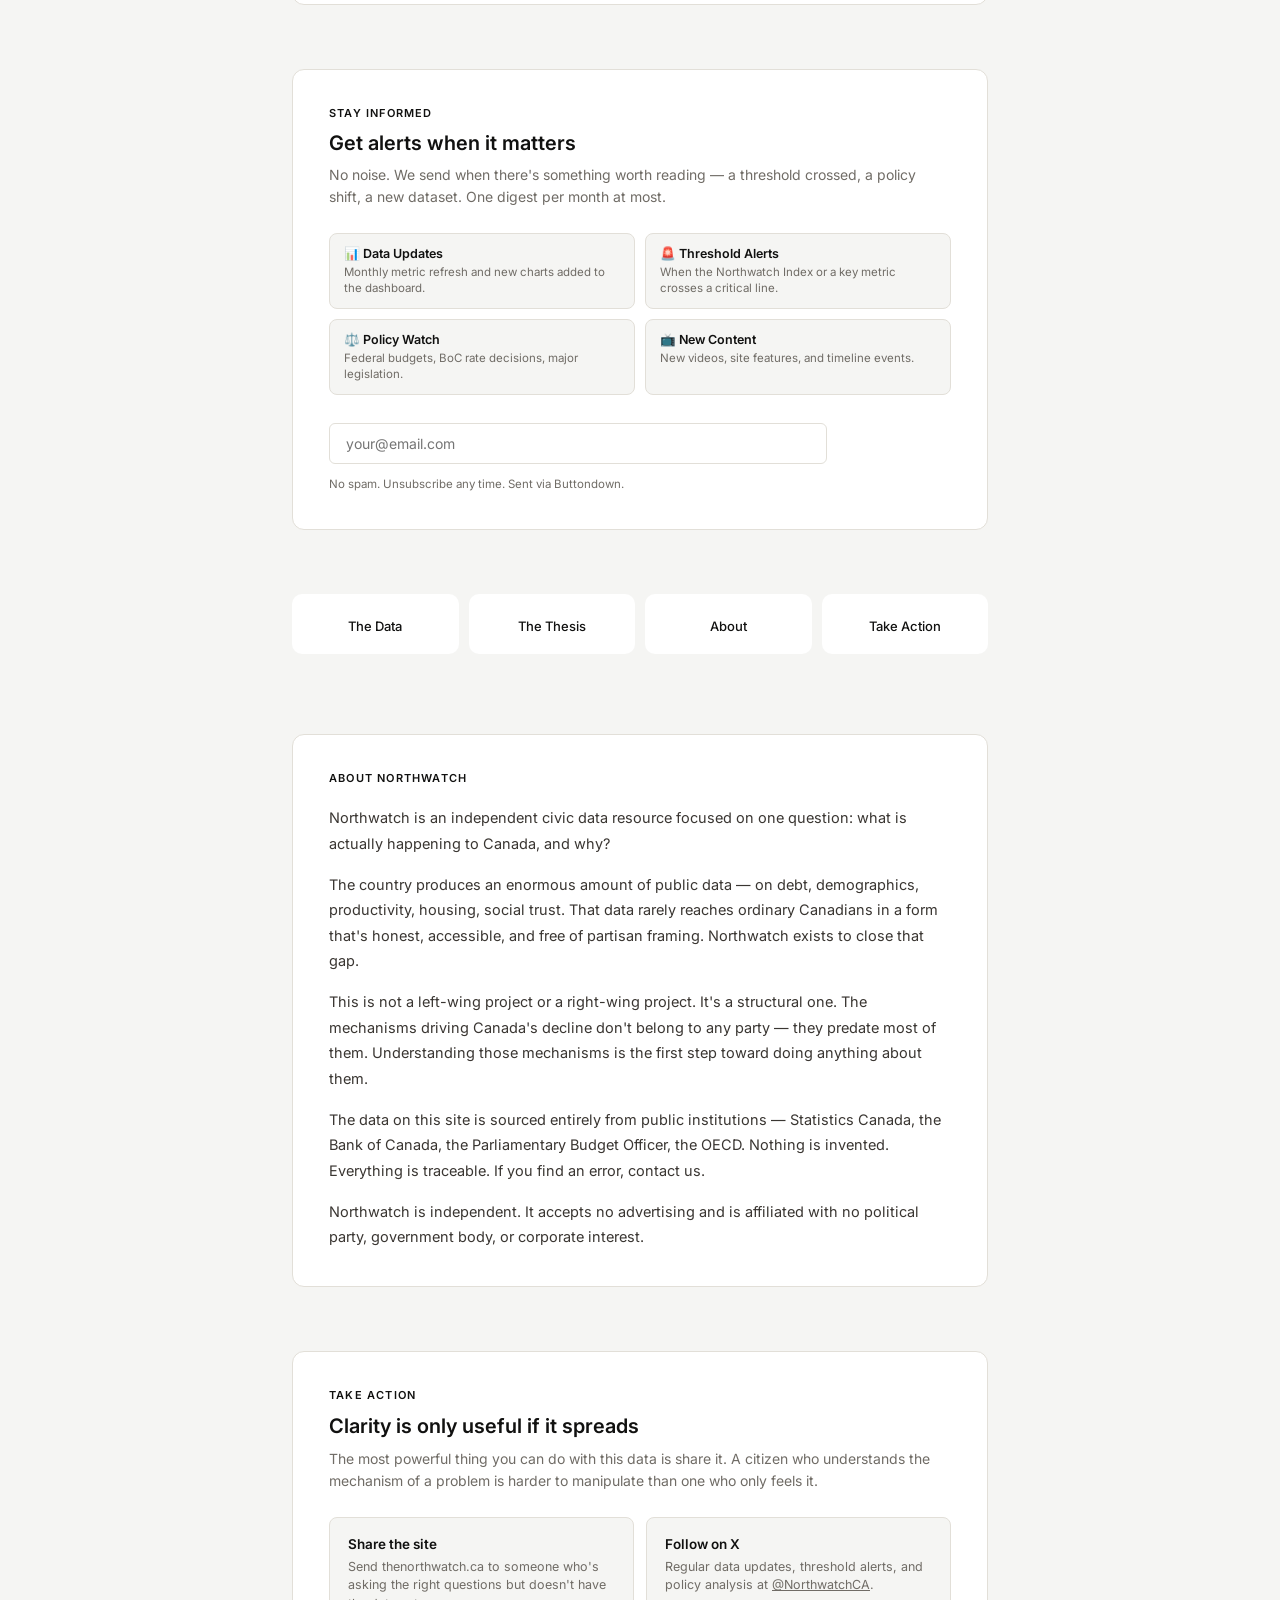
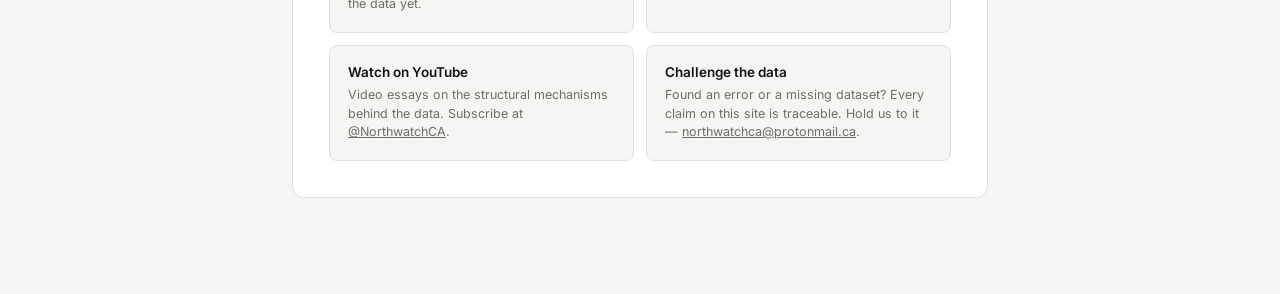
==== commit 6b5ea3d2: "Background: #f7f5f1 -> #f5f5f3 (neutral grey, less warm). Cache-bust data-style.css v24, chart-rende" ====
--- a/index.html
+++ b/index.html
@@ -21,7 +21,7 @@
 <noscript><link href="https://fonts.googleapis.com/css2?family=Inter:wght@400;500;600&family=Source+Serif+4:wght@700&display=swap" rel="stylesheet"></noscript>
 <style>
   :root {
-    --bg: #f7f5f1;
+    --bg: #f5f5f3;
     --bg-card: #ffffff;
     --border: #e2dfd8;
     --text-bright: #111110;
@@ -558,6 +558,6 @@
 }
 renderFeed();
 </script>
-<script src="nav.js?v=7"></script>
+<script src="nav.js?v=8"></script>
 </body>
 </html>
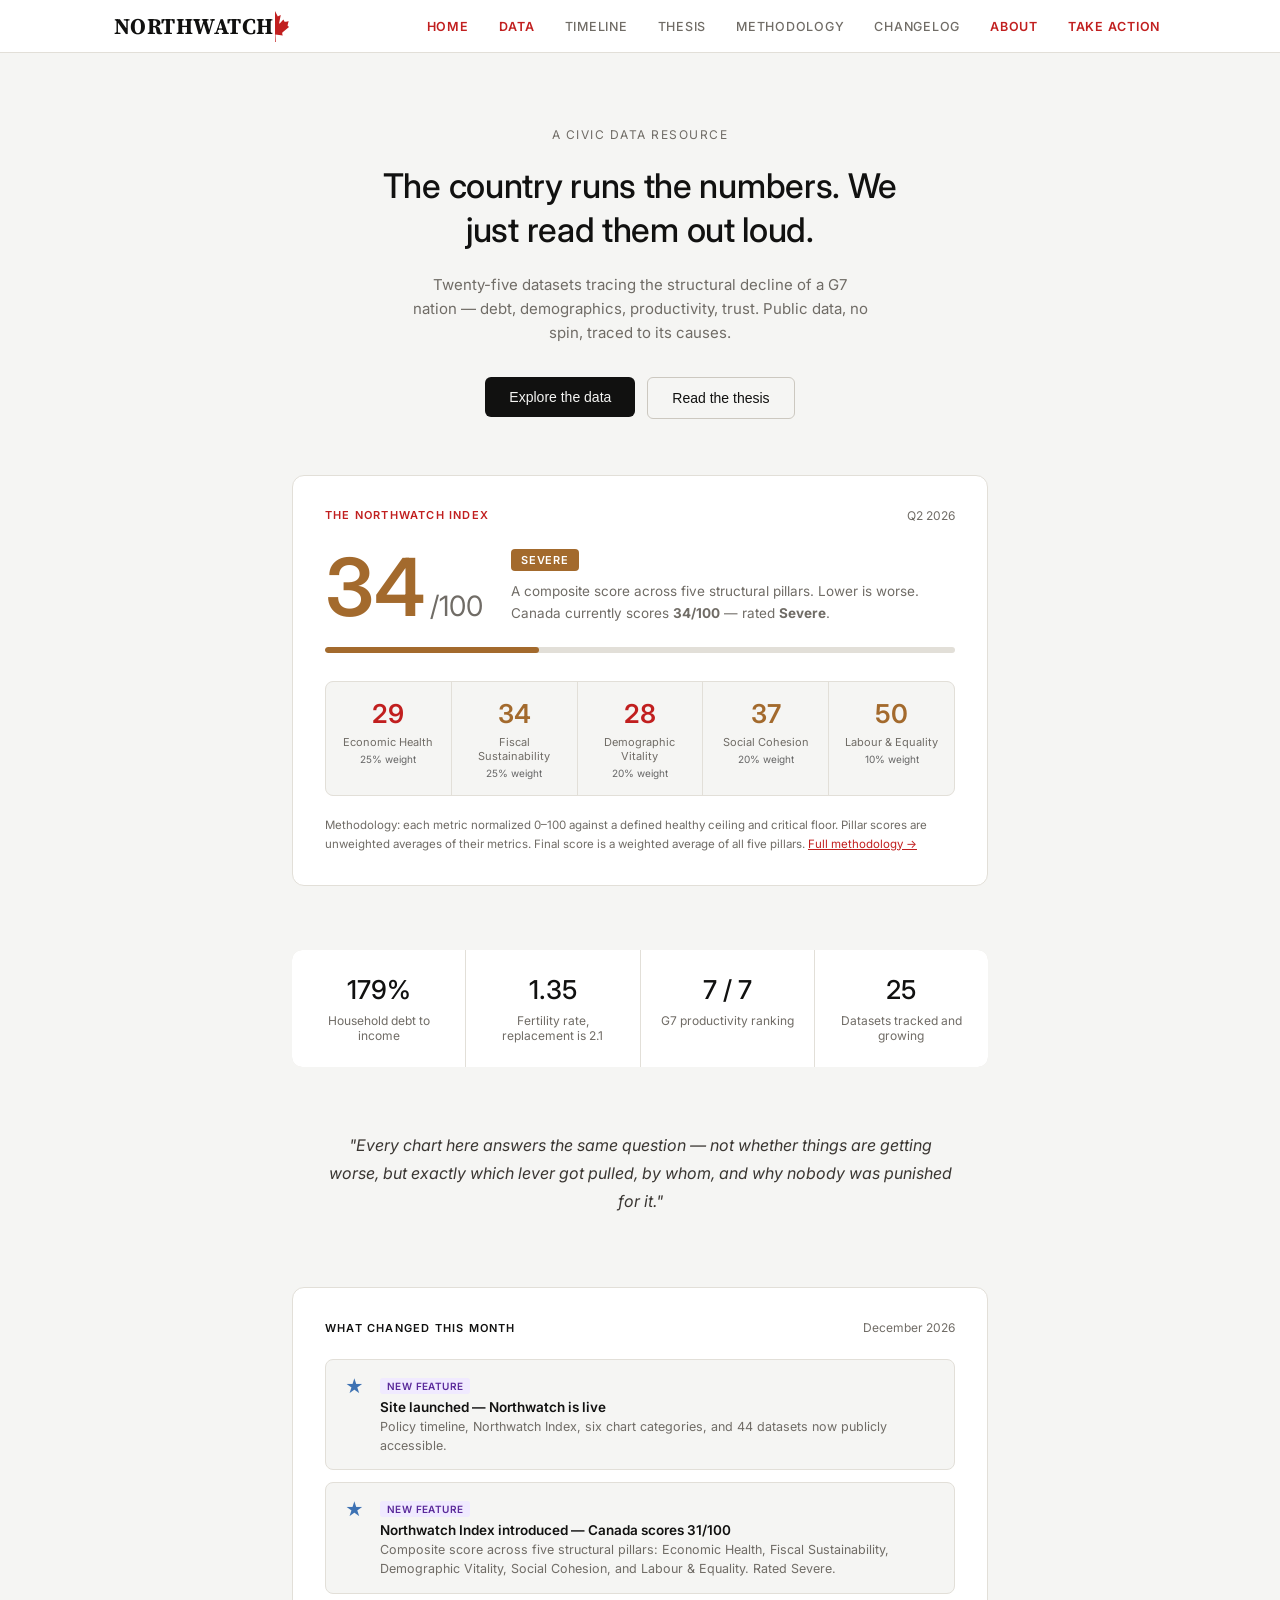
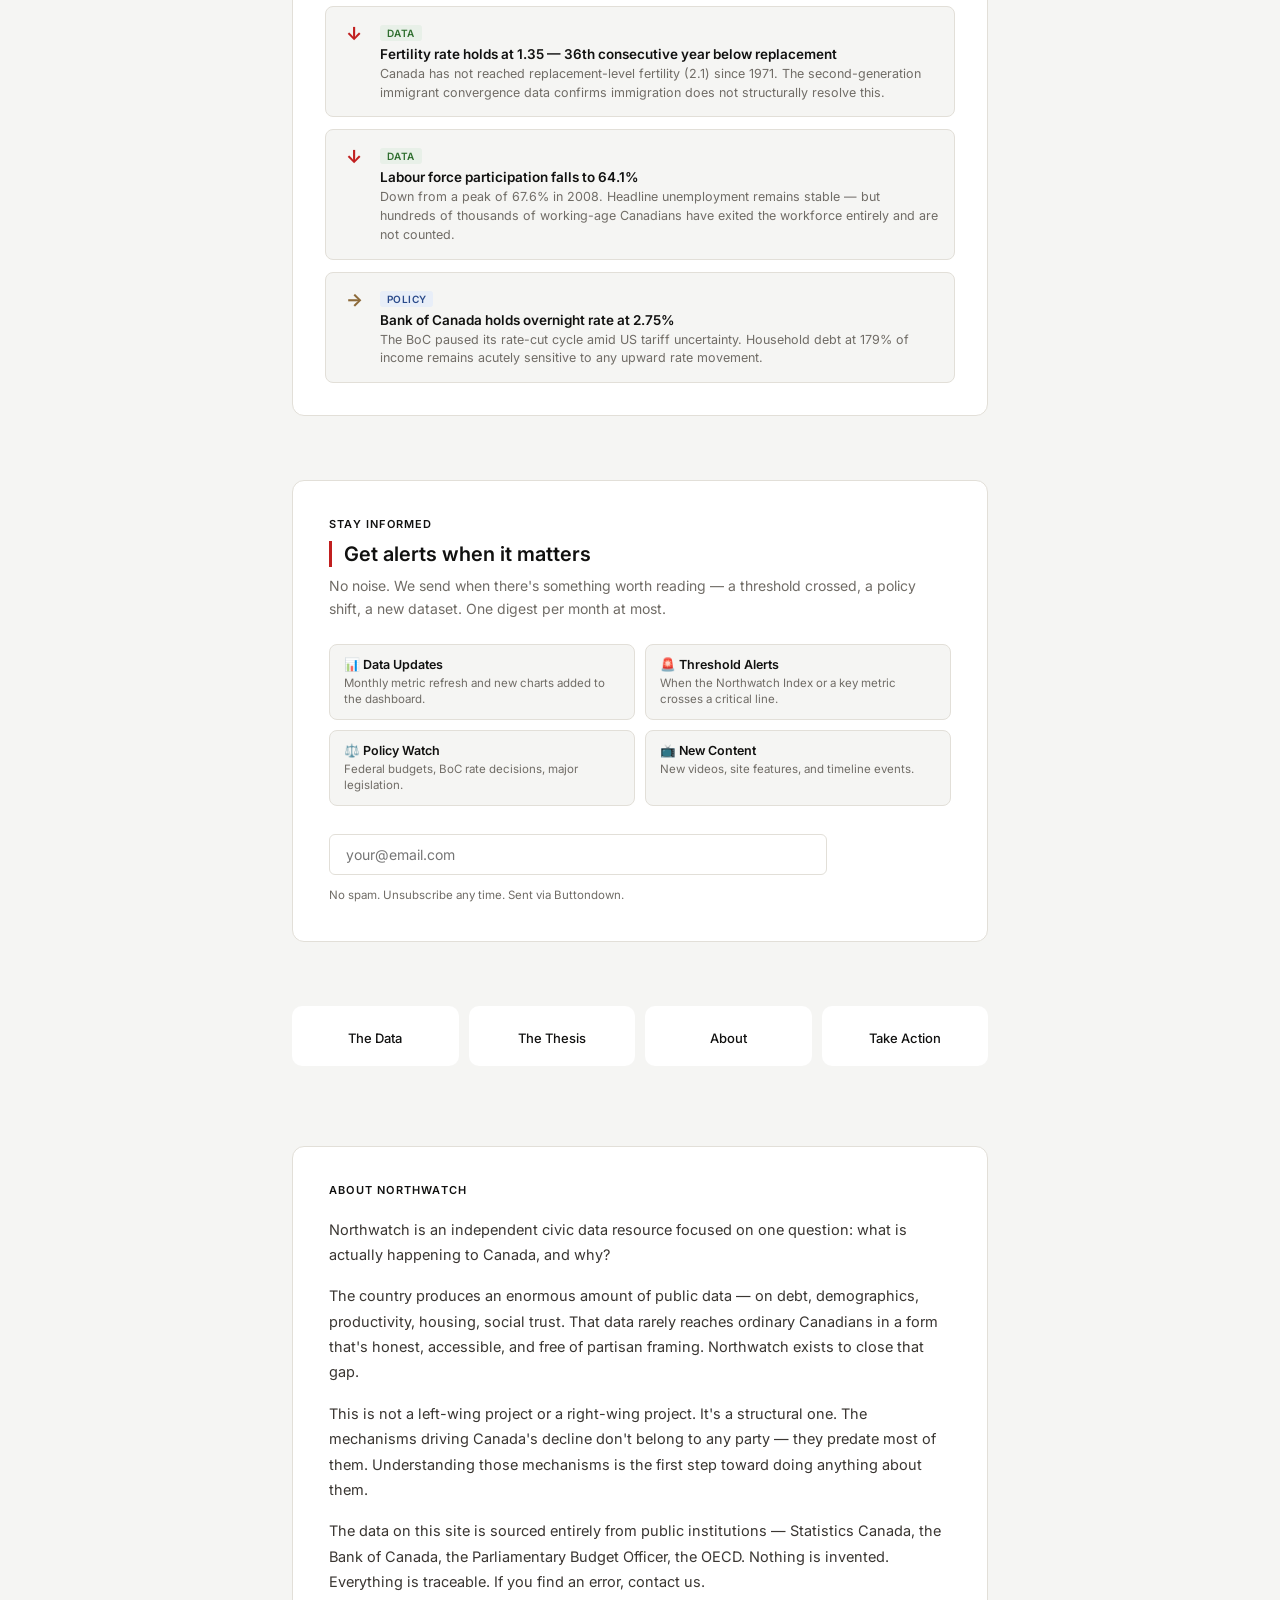
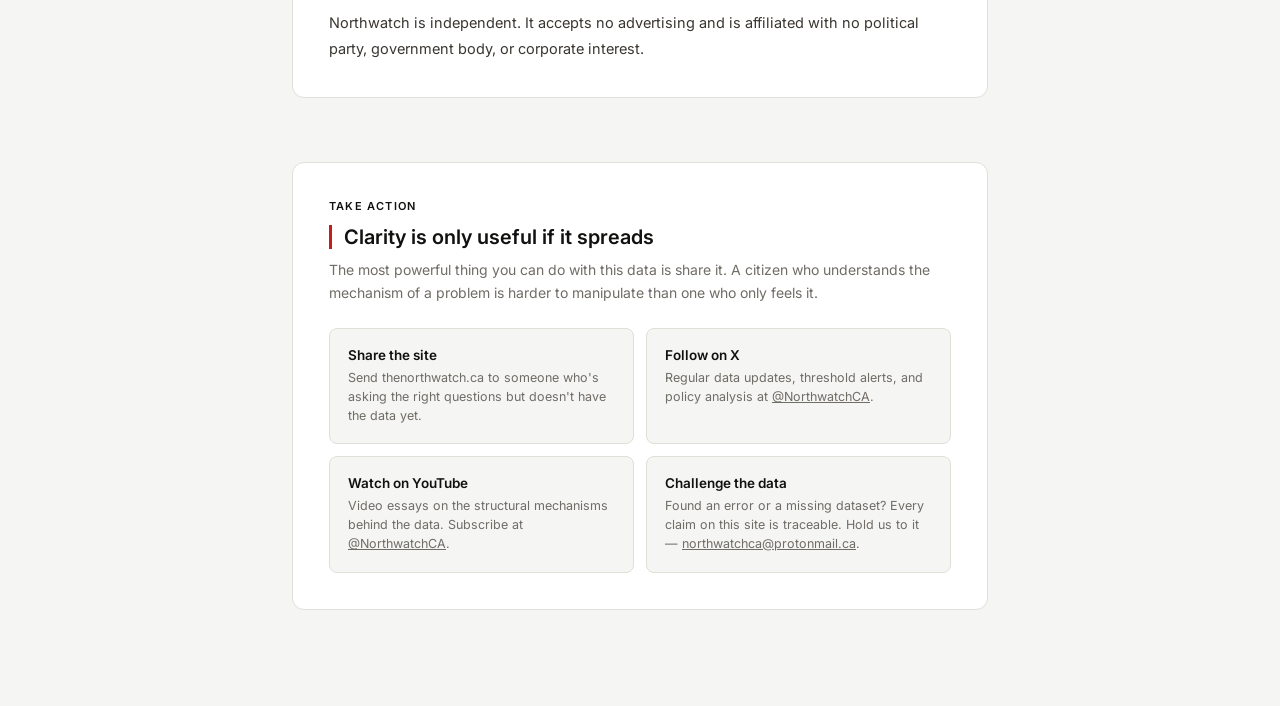
==== commit b178faef: "Unify site red palette to official Canada FIP red (#FF0000) derivative - New 5-shade palette anchore" ====
--- a/index.html
+++ b/index.html
@@ -192,7 +192,7 @@
   .action-section{padding:0 32px 96px;max-width:760px;margin:0 auto;}
   .action-wrap{background:#fff;border:1px solid var(--border);border-radius:12px;padding:36px;}
   .action-eyebrow{font-size:11px;font-weight:600;letter-spacing:1.2px;text-transform:uppercase;color:var(--accent);display:block;margin-bottom:12px;}
-  .action-wrap h2{font-size:20px;font-weight:600;margin-bottom:10px;}
+  .action-wrap h2{font-size:20px;font-weight:600;margin-bottom:10px;border-left:3px solid #c11f1f;padding-left:12px;}
   .action-desc{font-size:14px;color:var(--text-muted);line-height:1.6;margin-bottom:24px;}
   .action-grid{display:grid;grid-template-columns:repeat(2,1fr);gap:12px;}
   .action-card{background:var(--bg);border:1px solid var(--border);border-radius:8px;padding:18px;}
@@ -208,7 +208,7 @@
   .feed-header{display:flex;align-items:baseline;justify-content:space-between;margin-bottom:24px;gap:12px;flex-wrap:wrap;}
   .feed-eyebrow{font-size:11px;font-weight:600;letter-spacing:1.2px;text-transform:uppercase;color:var(--accent);}
   .feed-month{font-size:12px;color:var(--text-muted);}
-  .feed-wrap h2{font-size:20px;font-weight:600;margin-bottom:20px;}
+  .feed-wrap h2{font-size:20px;font-weight:600;margin-bottom:20px;border-left:3px solid #c11f1f;padding-left:12px;}
   .feed-list{display:flex;flex-direction:column;gap:12px;}
   .feed-item{
     display:flex;align-items:flex-start;gap:14px;
@@ -220,7 +220,7 @@
     text-align:center;line-height:1.4;
   }
   .feed-arrow.up{color:#2e7d4f;}
-  .feed-arrow.down{color:#c82d29;}
+  .feed-arrow.down{color:#c11f1f;}
   .feed-arrow.new{color:#3d72b3;}
   .feed-arrow.neutral{color:#8d6a39;}
   .feed-content{flex:1;}
@@ -231,7 +231,7 @@
     letter-spacing:0.4px;padding:2px 7px;border-radius:3px;margin-bottom:5px;
   }
   .tag-data{background:#e8f0e8;color:#2e6e2e;}
-  .tag-threshold{background:#fde8e8;color:#a82020;}
+  .tag-threshold{background:#fde8e8;color:#8f1919;}
   .tag-policy{background:#e8eef8;color:#2a4a8a;}
   .tag-feature{background:#f0eaff;color:#5a2a9a;}
   .feed-empty{font-size:13.5px;color:var(--text-muted);font-style:italic;text-align:center;padding:20px 0;}
@@ -248,7 +248,7 @@
     font-size:11px;font-weight:600;letter-spacing:1.2px;text-transform:uppercase;
     color:var(--accent);display:block;margin-bottom:10px;
   }
-  .subscribe-wrap h2{font-size:20px;font-weight:600;margin-bottom:8px;line-height:1.3;}
+  .subscribe-wrap h2{font-size:20px;font-weight:600;margin-bottom:8px;line-height:1.3;border-left:3px solid #c11f1f;padding-left:12px;}
   .subscribe-wrap .sub-desc{font-size:14px;color:var(--text-muted);line-height:1.6;}
   .notify-categories{
     display:grid;grid-template-columns:repeat(2,1fr);gap:10px;margin:20px 0 28px;
@@ -271,7 +271,7 @@
     padding:11px 22px;font-size:14px;font-weight:600;font-family:inherit;
     cursor:pointer;transition:background .15s;white-space:nowrap;
   }
-  .subscribe-form input[type="submit"]:hover{background:#a82420;}
+  .subscribe-form input[type="submit"]:hover{background:#671414;}
   .subscribe-note{font-size:11.5px;color:var(--text-muted);margin-top:12px;line-height:1.5;}
   @media(max-width:640px){
     .notify-categories{grid-template-columns:1fr;}
@@ -291,7 +291,7 @@
   }
   .rwi-eyebrow {
     font-size: 11px; font-weight: 600; letter-spacing: 1.2px;
-    text-transform: uppercase; color: #c82d29;
+    text-transform: uppercase; color: #c11f1f;
   }
   .rwi-quarter { font-size: 12px; color: var(--text-muted); }
   .rwi-score-row {
@@ -325,7 +325,7 @@
   .rwi-pillar-name { font-size: 11px; color: var(--text-muted); margin-bottom: 4px; line-height: 1.3; }
   .rwi-pillar-weight { font-size: 10px; color: #666666; }
   .rwi-footer { font-size: 11.5px; color: var(--text-muted); line-height: 1.6; }
-  .rwi-footer a { color: #c82d29; text-decoration: underline; }
+  .rwi-footer a { color: #c11f1f; text-decoration: underline; }
   .rwi-footer a:hover { text-decoration: none; }
 
   @media (max-width: 640px) {
@@ -558,6 +558,6 @@
 }
 renderFeed();
 </script>
-<script src="nav.js?v=8"></script>
+<script src="nav.js?v=9"></script>
 </body>
 </html>
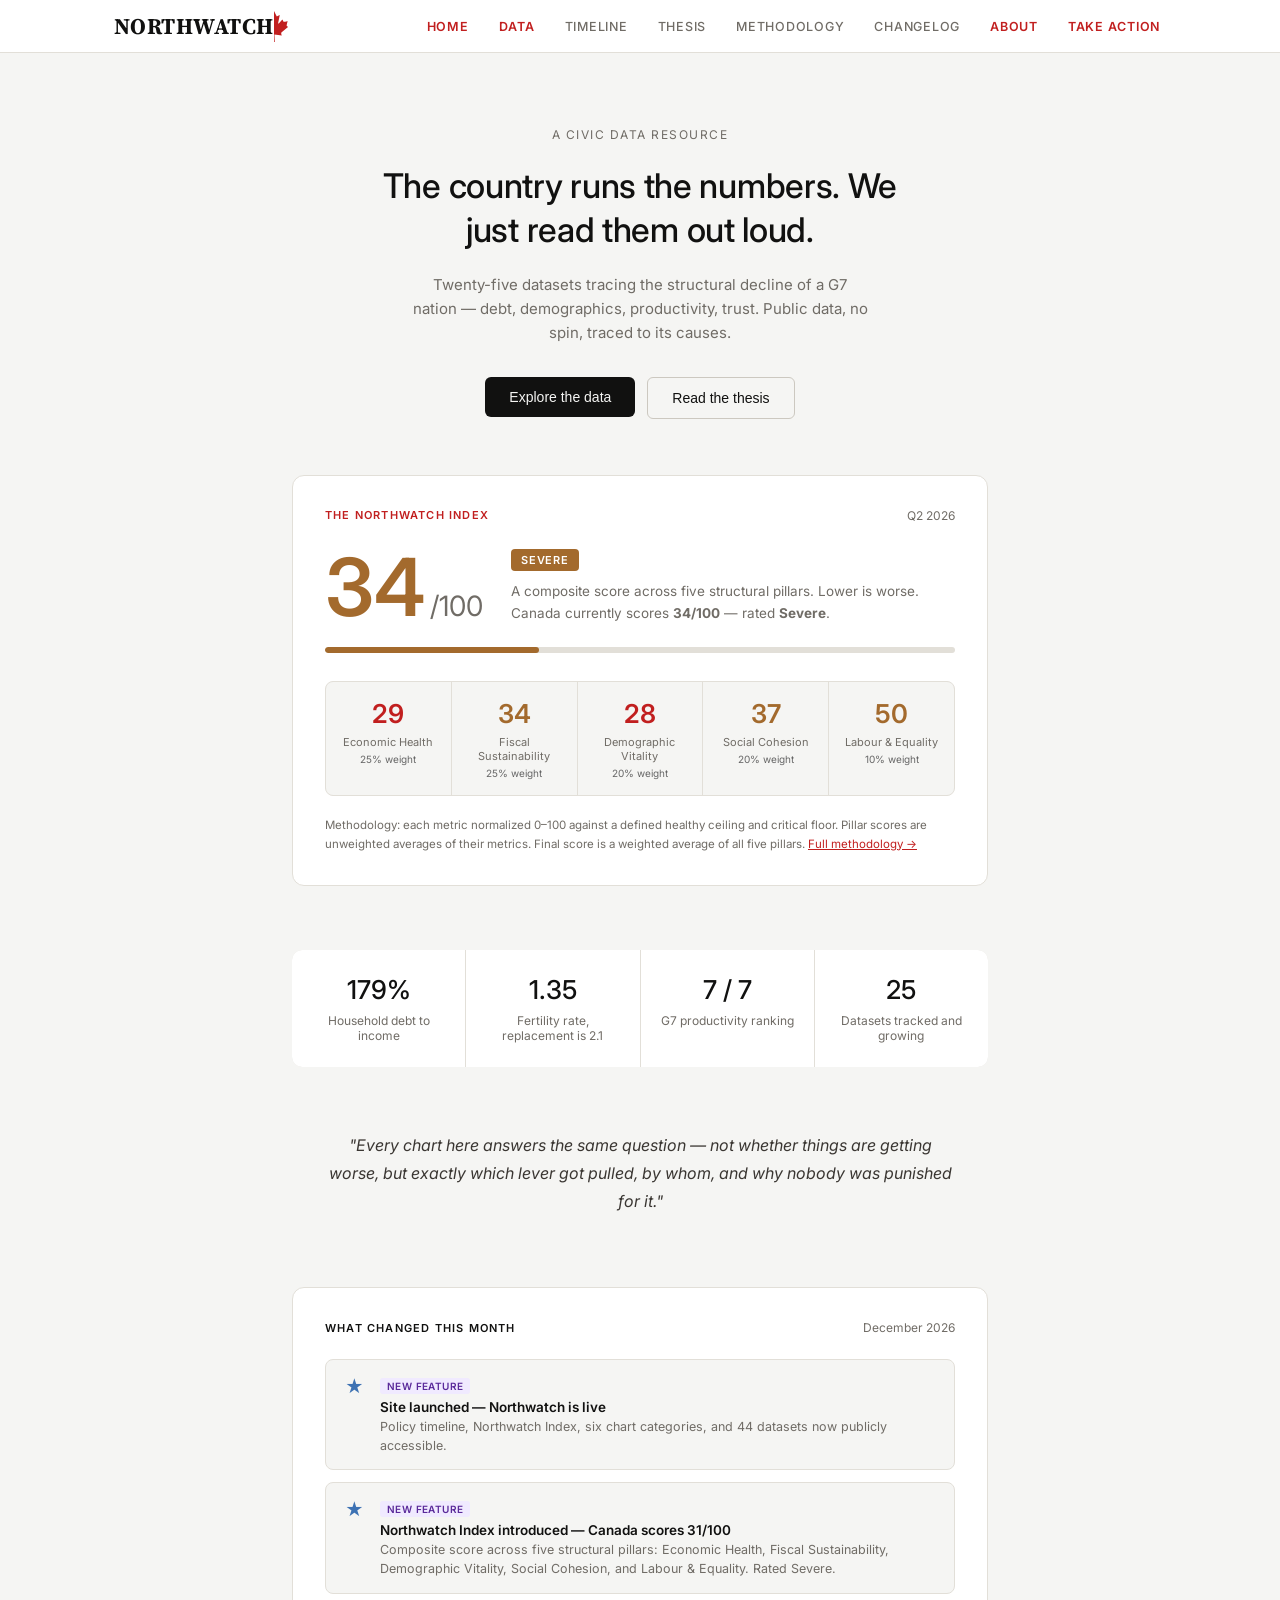
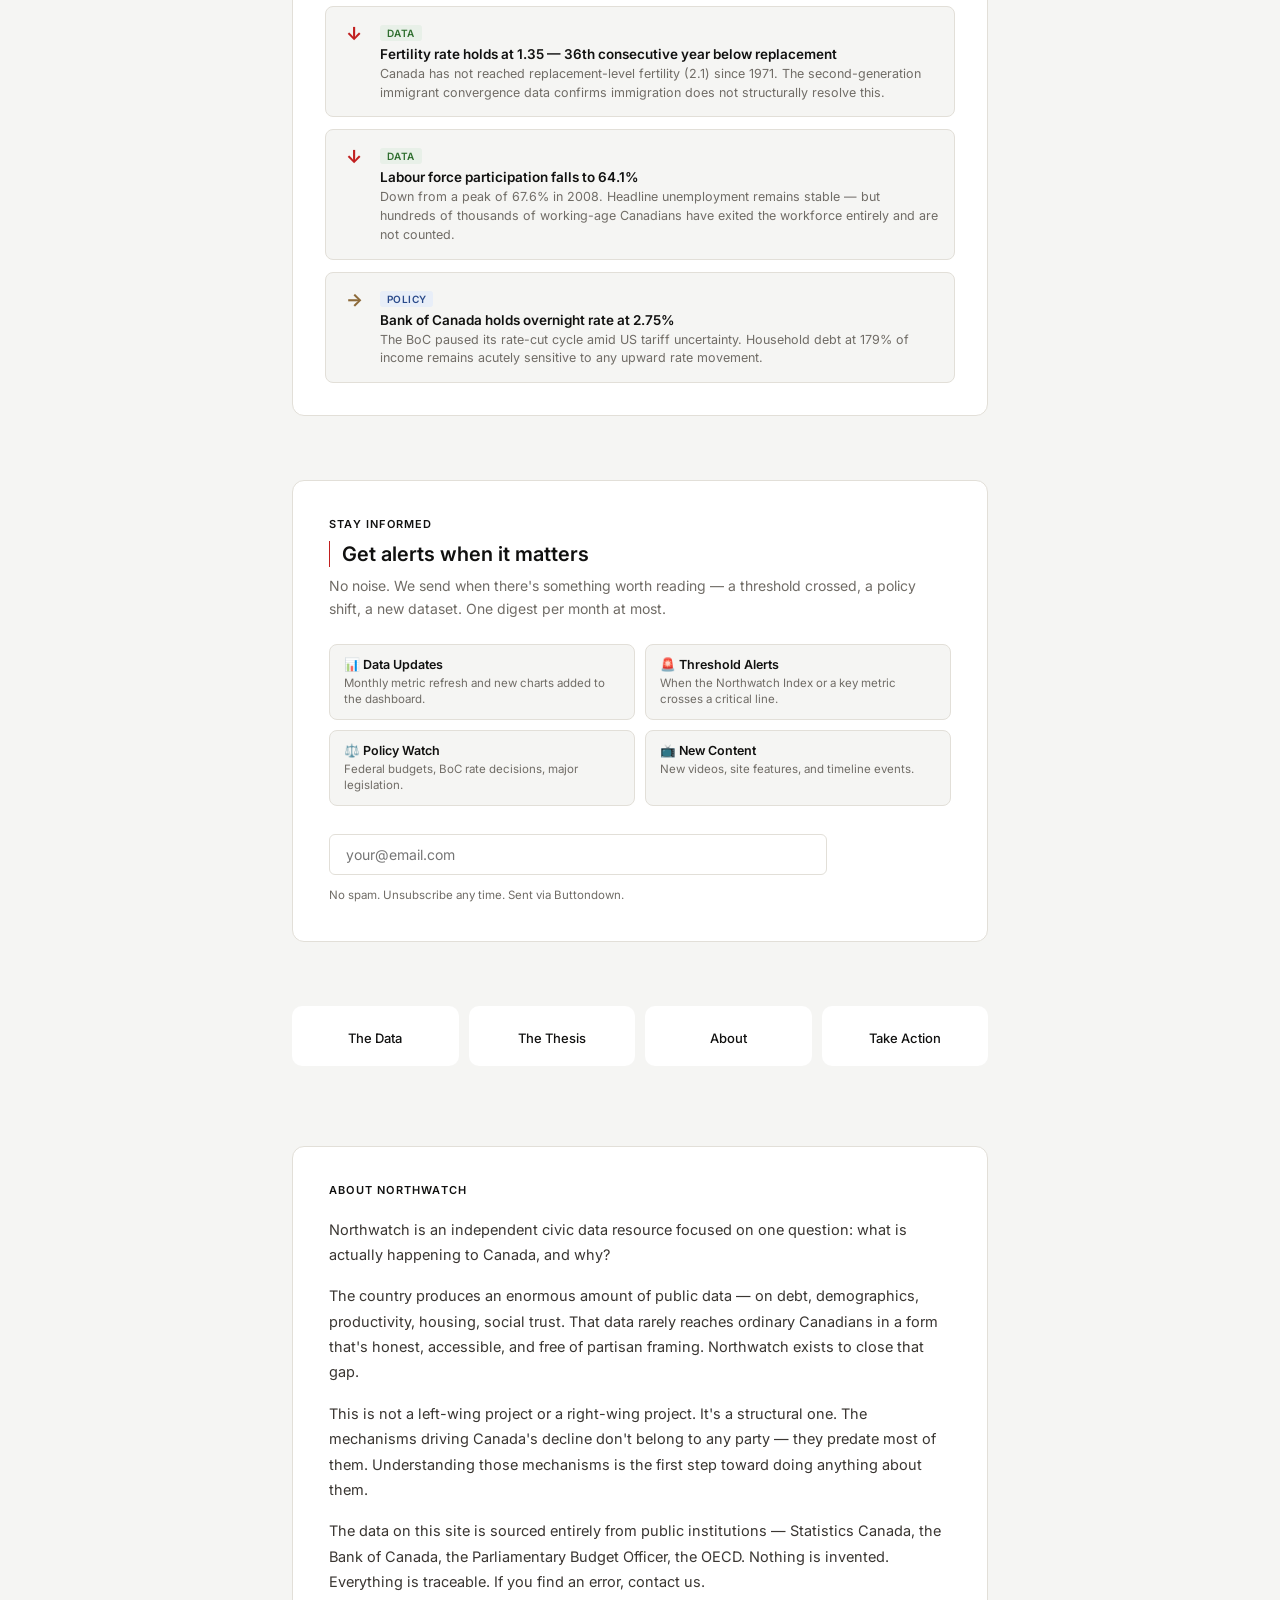
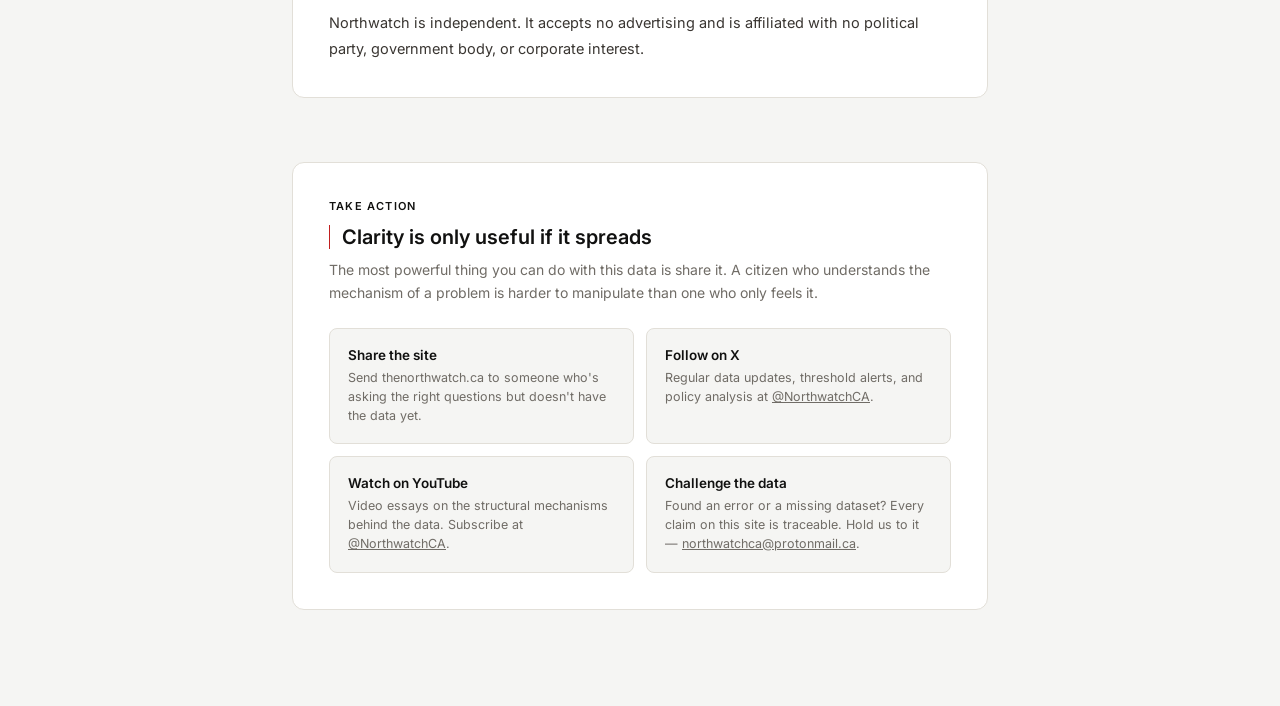
==== commit 02200b23: "Halve vertical red bar thickness (4px->2px h1, 3px->1.5px subheadings); data-style.css v26" ====
--- a/index.html
+++ b/index.html
@@ -192,7 +192,7 @@
   .action-section{padding:0 32px 96px;max-width:760px;margin:0 auto;}
   .action-wrap{background:#fff;border:1px solid var(--border);border-radius:12px;padding:36px;}
   .action-eyebrow{font-size:11px;font-weight:600;letter-spacing:1.2px;text-transform:uppercase;color:var(--accent);display:block;margin-bottom:12px;}
-  .action-wrap h2{font-size:20px;font-weight:600;margin-bottom:10px;border-left:3px solid #c11f1f;padding-left:12px;}
+  .action-wrap h2{font-size:20px;font-weight:600;margin-bottom:10px;border-left:1.5px solid #c11f1f;padding-left:12px;}
   .action-desc{font-size:14px;color:var(--text-muted);line-height:1.6;margin-bottom:24px;}
   .action-grid{display:grid;grid-template-columns:repeat(2,1fr);gap:12px;}
   .action-card{background:var(--bg);border:1px solid var(--border);border-radius:8px;padding:18px;}
@@ -208,7 +208,7 @@
   .feed-header{display:flex;align-items:baseline;justify-content:space-between;margin-bottom:24px;gap:12px;flex-wrap:wrap;}
   .feed-eyebrow{font-size:11px;font-weight:600;letter-spacing:1.2px;text-transform:uppercase;color:var(--accent);}
   .feed-month{font-size:12px;color:var(--text-muted);}
-  .feed-wrap h2{font-size:20px;font-weight:600;margin-bottom:20px;border-left:3px solid #c11f1f;padding-left:12px;}
+  .feed-wrap h2{font-size:20px;font-weight:600;margin-bottom:20px;border-left:1.5px solid #c11f1f;padding-left:12px;}
   .feed-list{display:flex;flex-direction:column;gap:12px;}
   .feed-item{
     display:flex;align-items:flex-start;gap:14px;
@@ -248,7 +248,7 @@
     font-size:11px;font-weight:600;letter-spacing:1.2px;text-transform:uppercase;
     color:var(--accent);display:block;margin-bottom:10px;
   }
-  .subscribe-wrap h2{font-size:20px;font-weight:600;margin-bottom:8px;line-height:1.3;border-left:3px solid #c11f1f;padding-left:12px;}
+  .subscribe-wrap h2{font-size:20px;font-weight:600;margin-bottom:8px;line-height:1.3;border-left:1.5px solid #c11f1f;padding-left:12px;}
   .subscribe-wrap .sub-desc{font-size:14px;color:var(--text-muted);line-height:1.6;}
   .notify-categories{
     display:grid;grid-template-columns:repeat(2,1fr);gap:10px;margin:20px 0 28px;
